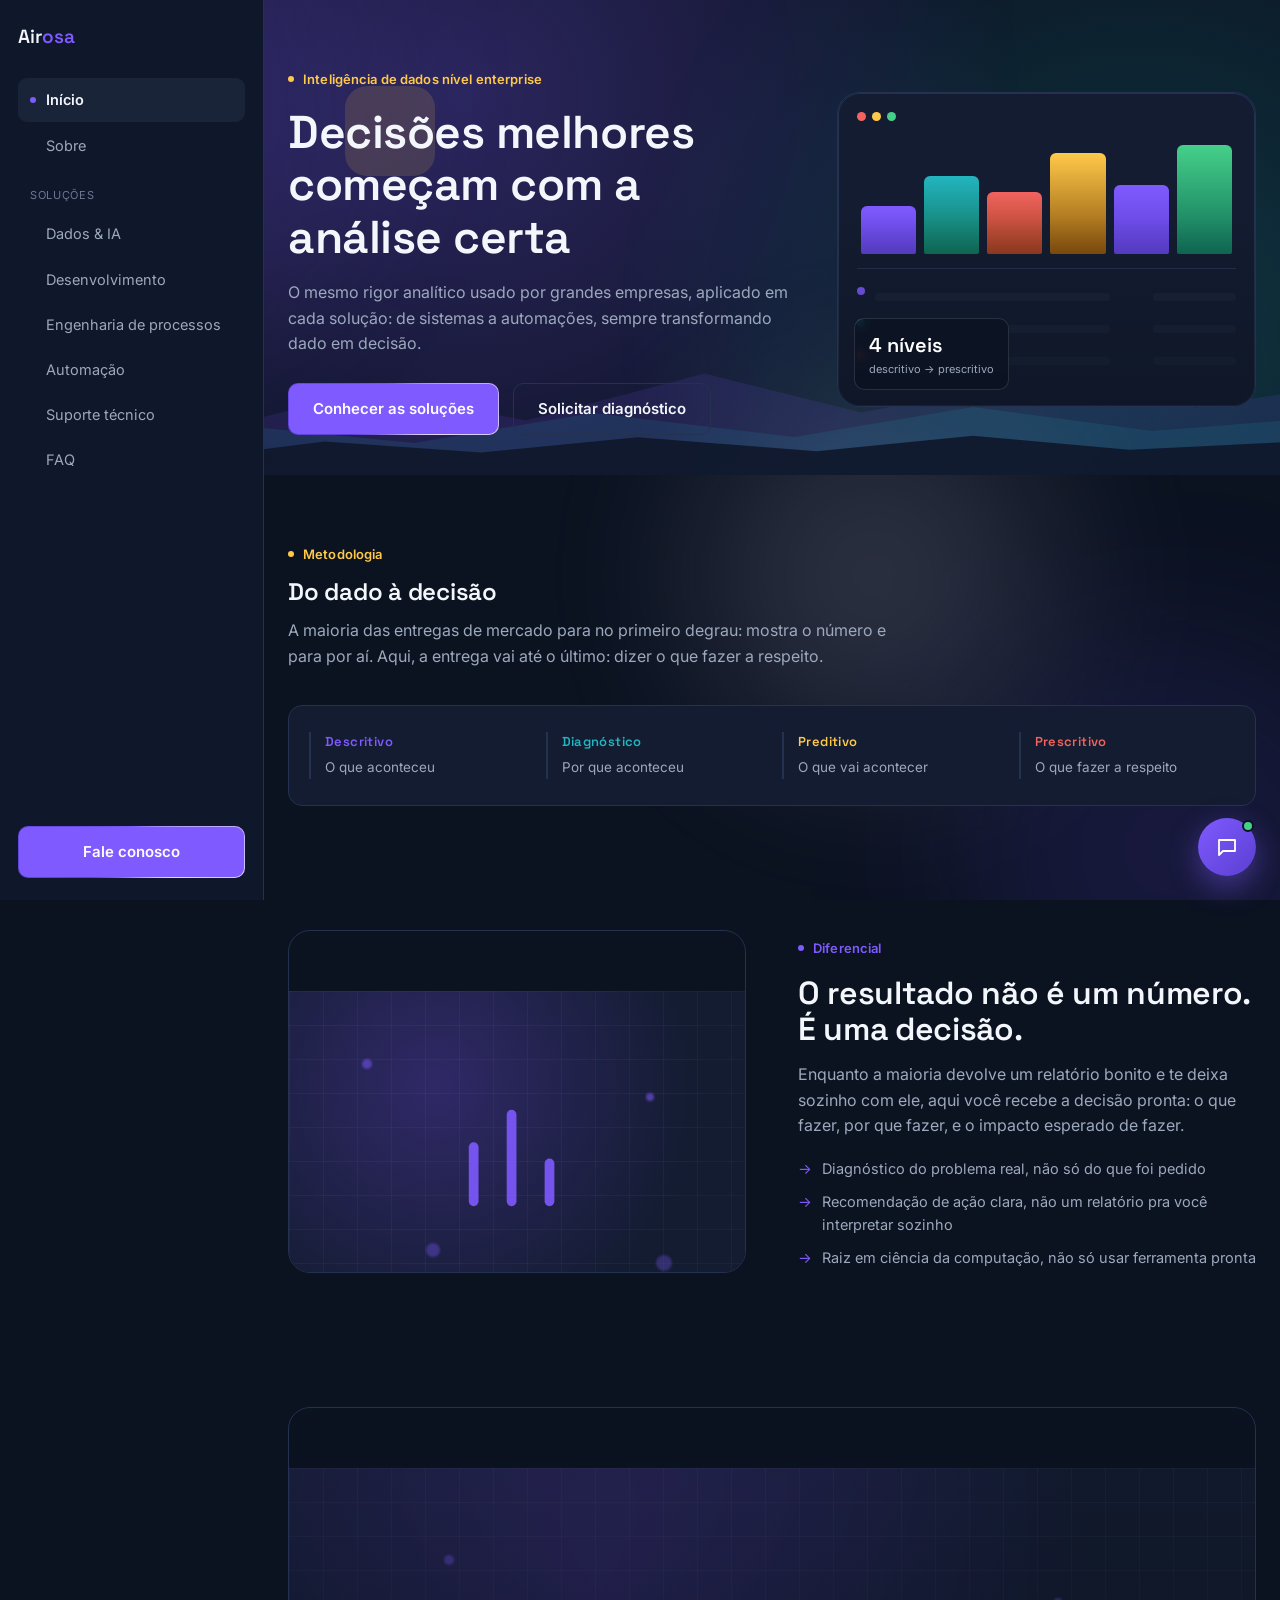
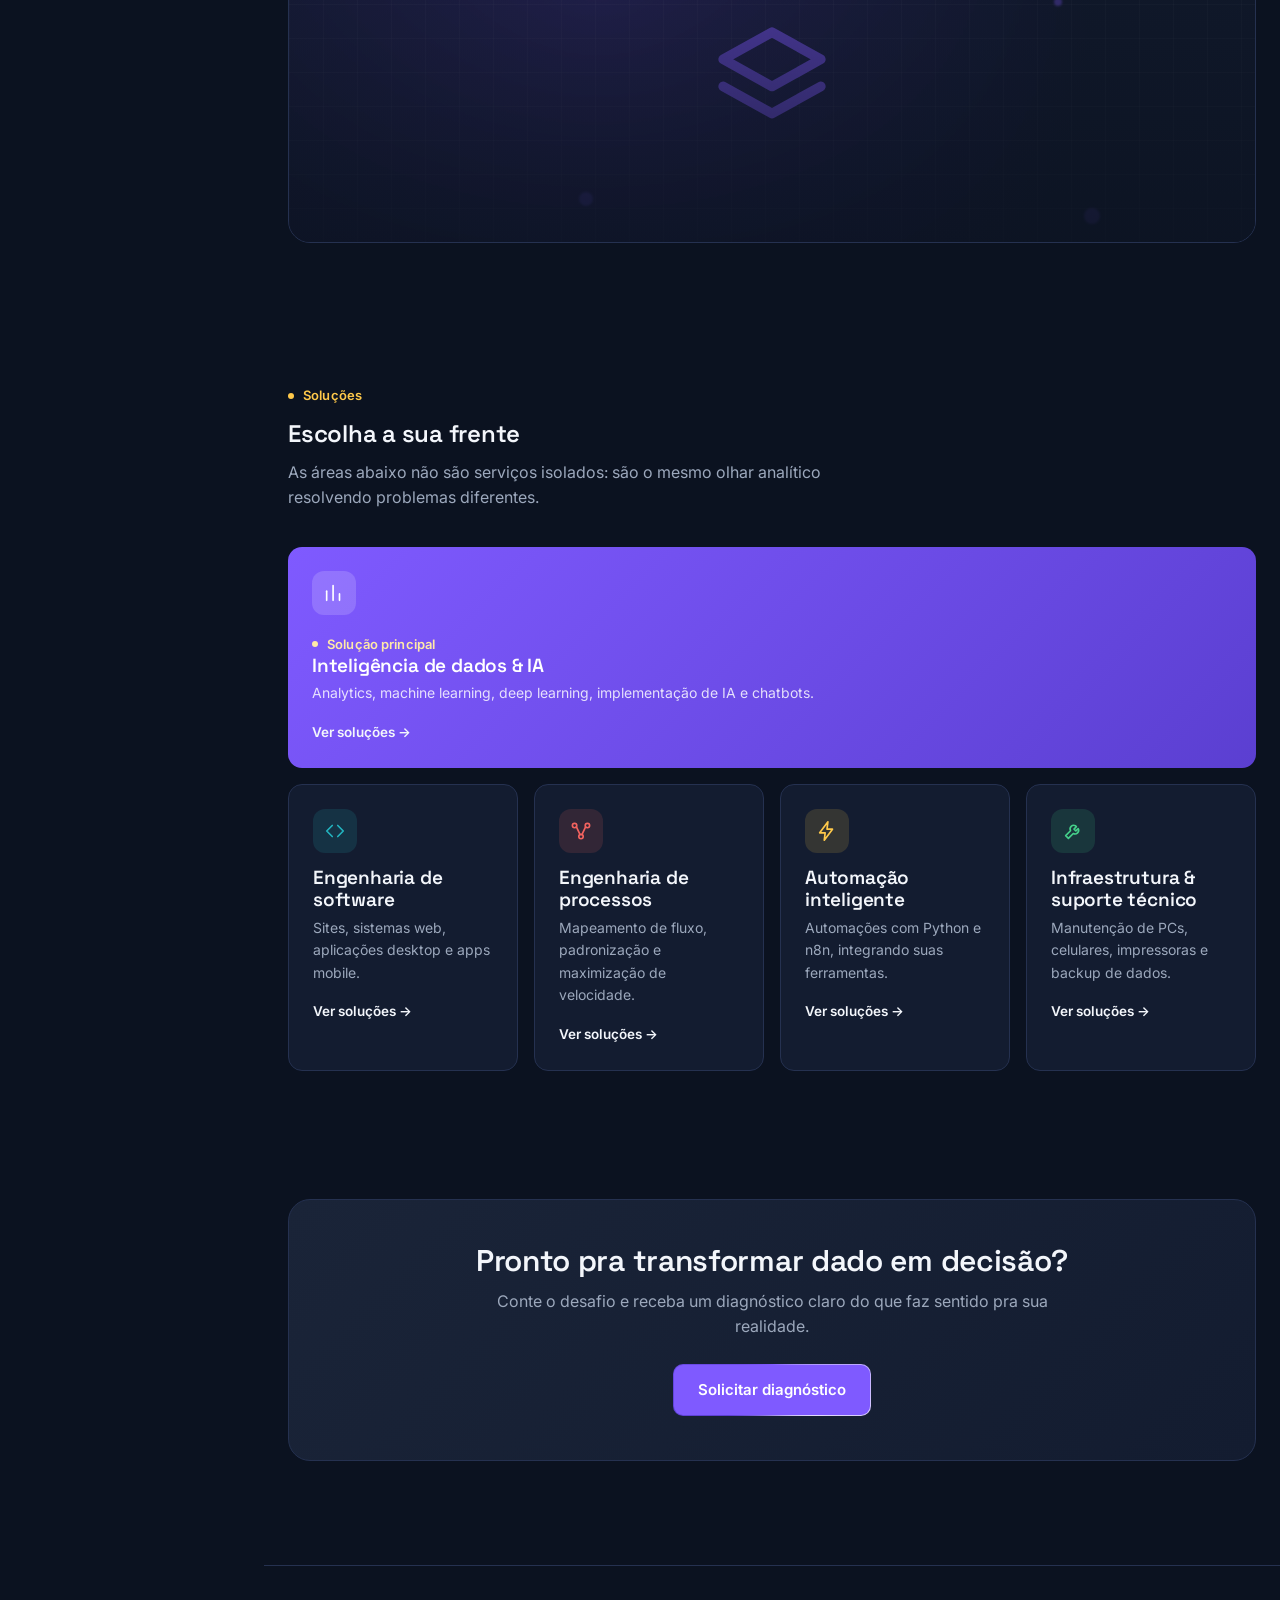
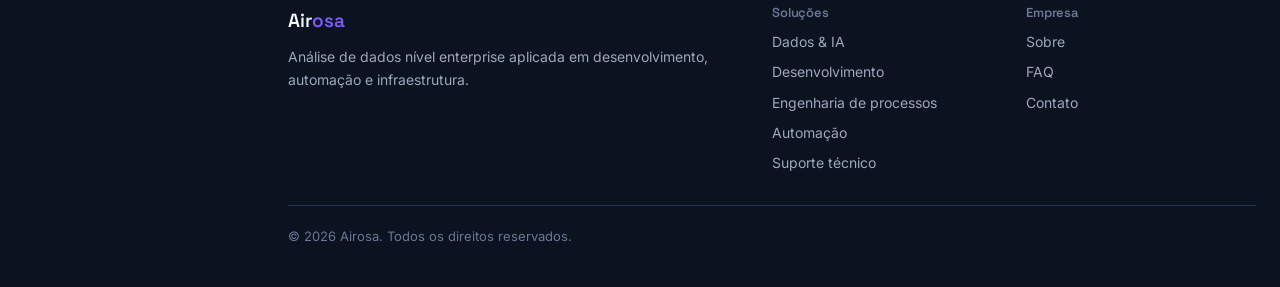
==== index.html @ 80a7f2a7 "Primeiro commit do site Airosa" ====
<!DOCTYPE html>
<html lang="pt-BR">
<head>
<meta charset="UTF-8">
<meta name="viewport" content="width=device-width, initial-scale=1.0">
<title>Início — Análise de dados, IA e desenvolvimento sob medida</title>
<meta name="description" content="Análise de dados nível enterprise aplicada em desenvolvimento, automação, engenharia de processos e suporte técnico.">
<link rel="preconnect" href="https://fonts.googleapis.com">
<link href="https://fonts.googleapis.com/css2?family=Space+Grotesk:wght@500;600;700&family=Inter:wght@400;500;600&display=swap" rel="stylesheet">
<link rel="stylesheet" href="css/style.css">
</head>
<body>
<div class="scroll-progress" aria-hidden="true"><div class="scroll-progress-bar"></div></div>
<div class="bg-ambient" aria-hidden="true">
  <span class="a1"></span>
  <span class="a2"></span>
  <span class="a3"></span>
</div>
<button class="menu-toggle" aria-label="Abrir menu"><span class="hamburger"><span></span><span></span><span></span></span></button>
<aside class="sidebar">
  <div class="sidebar-top">
    <a href="index.html" class="logo">Air<span>osa</span></a>
    <button class="sidebar-close" aria-label="Fechar menu">×</button>
  </div>
  <nav class="side-nav">
    <a href="index.html" class="side-link active"><span class="side-dot"></span>Início</a>
      <a href="sobre.html" class="side-link"><span class="side-dot"></span>Sobre</a>
    <div class="side-group-label">Soluções</div>
    <a href="servicos/dados-ia.html" class="side-link"><span class="side-dot"></span>Dados & IA</a>
      <a href="servicos/desenvolvimento.html" class="side-link"><span class="side-dot"></span>Desenvolvimento</a>
      <a href="servicos/processos.html" class="side-link"><span class="side-dot"></span>Engenharia de processos</a>
      <a href="servicos/automacao.html" class="side-link"><span class="side-dot"></span>Automação</a>
      <a href="servicos/suporte.html" class="side-link"><span class="side-dot"></span>Suporte técnico</a>
    <a href="faq.html" class="side-link"><span class="side-dot"></span>FAQ</a>
  </nav>
  <a href="contato.html" class="btn btn-primary sidebar-cta">Fale conosco</a>
</aside>
<div class="sidebar-overlay"></div>
<main class="main-content">

<section class="hero-v2">
  <div class="hero-layer l1"></div>
  <div class="hero-layer l2"></div>
  <div class="hero-layer l3"></div>
  <div class="hero-layer l4"></div>
  <div class="mountain-layer m1"></div>
  <div class="mountain-layer m2"></div>
  <div class="mountain-layer m3"></div>
  <div class="container">
    <div>
      <span class="eyebrow hero-enter">Inteligência de dados nível enterprise</span>
      <h1 class="hero-enter">Decisões melhores começam com a análise certa</h1>
      <p class="lead hero-enter">O mesmo rigor analítico usado por grandes empresas, aplicado em cada solução: de sistemas a automações, sempre transformando dado em decisão.</p>
      <div class="hero-actions hero-enter">
        <a href="servicos/dados-ia.html" class="btn btn-primary">Conhecer as soluções</a>
        <a href="contato.html" class="btn btn-ghost">Solicitar diagnóstico</a>
      </div>
    </div>
    <div class="hero-media hero-enter">
      <div class="mock-dashboard" role="img" aria-label="Painel de análise de dados, ilustrativo">
        <div class="mock-topbar"><span></span><span></span><span></span></div>
        <div class="mock-chart">
          <div class="bar" style="height:42%"></div>
          <div class="bar" style="height:68%"></div>
          <div class="bar" style="height:54%"></div>
          <div class="bar" style="height:88%"></div>
          <div class="bar" style="height:60%"></div>
          <div class="bar" style="height:95%"></div>
        </div>
        <div class="mock-rows">
          <div class="mock-row"><span class="dot purple"></span><span class="bar1"></span><span class="bar2"></span></div>
          <div class="mock-row"><span class="dot teal"></span><span class="bar1"></span><span class="bar2"></span></div>
          <div class="mock-row"><span class="dot coral"></span><span class="bar1"></span><span class="bar2"></span></div>
        </div>
      </div>
      <div class="stat-chip"><div class="n">4 níveis</div><div class="l">descritivo → prescritivo</div></div>
    </div>
  </div>
</section>

<section>
  <div class="container">
    <div class="section-head reveal">
      <span class="eyebrow">Metodologia</span>
      <h2>Do dado à decisão</h2>
      <p>A maioria das entregas de mercado para no primeiro degrau: mostra o número e para por aí. Aqui, a entrega vai até o último: dizer o que fazer a respeito.</p>
    </div>
    <div class="method-strip reveal">
      <div class="method-step m1"><div class="num">Descritivo</div><p>O que aconteceu</p></div>
      <div class="method-step m2"><div class="num">Diagnóstico</div><p>Por que aconteceu</p></div>
      <div class="method-step m3"><div class="num">Preditivo</div><p>O que vai acontecer</p></div>
      <div class="method-step m4"><div class="num">Prescritivo</div><p>O que fazer a respeito</p></div>
    </div>
  </div>
</section>

<section class="split-section">
  <div class="container">
    <div class="split-grid">
      <div class="split-media reveal"><div class="visual-panel purple" role="img" aria-label="O resultado não é um número. É uma decisão.">
        <div class="vp-icon"><svg viewBox="0 0 24 24" fill="none" stroke="currentColor" stroke-width="1.8" stroke-linecap="round" stroke-linejoin="round"><path d="M4 20V10"/><path d="M11 20V4"/><path d="M18 20v-7"/></svg></div>
        <span class="vp-dot d1"></span>
        <span class="vp-dot d2"></span>
        <span class="vp-dot d3"></span>
        <span class="vp-dot d4"></span>
      </div></div>
      <div class="split-text reveal">
        <span class="eyebrow c-purple">Diferencial</span>
        <h2>O resultado não é um número. É uma decisão.</h2>
        <p>Enquanto a maioria devolve um relatório bonito e te deixa sozinho com ele, aqui você recebe a decisão pronta: o que fazer, por que fazer, e o impacto esperado de fazer.</p>
        <ul class="">
        <li>Diagnóstico do problema real, não só do que foi pedido</li>
        <li>Recomendação de ação clara, não um relatório pra você interpretar sozinho</li>
        <li>Raiz em ciência da computação, não só usar ferramenta pronta</li>
        </ul>
      </div>
    </div>
  </div>
</section>

<section>
  <div class="container">
    <div class="parallax-banner reveal">
      <div class="visual-panel purple" role="img" aria-label="O mesmo olhar analítico resolvendo problemas diferentes">
        <div class="vp-icon"><svg viewBox="0 0 24 24" fill="none" stroke="currentColor" stroke-width="1.8" stroke-linecap="round" stroke-linejoin="round"><path d="M12 3 3 8l9 5 9-5-9-5z"/><path d="M3 13l9 5 9-5"/></svg></div>
        <span class="vp-dot d1"></span>
        <span class="vp-dot d2"></span>
        <span class="vp-dot d3"></span>
        <span class="vp-dot d4"></span>
      </div>
      <div class="parallax-banner-content">
        <span class="eyebrow c-purple">Um raciocínio, cinco frentes</span>
        <h2>O mesmo olhar analítico resolvendo problemas diferentes</h2>
        <p>Dados, desenvolvimento, processos, automação e infraestrutura passam todos pelo mesmo método: medir, diagnosticar, prever e decidir.</p>
      </div>
    </div>
  </div>
</section>

<section>
  <div class="container">
    <div class="section-head reveal">
      <span class="eyebrow">Soluções</span>
      <h2>Escolha a sua frente</h2>
      <p>As áreas abaixo não são serviços isolados: são o mesmo olhar analítico resolvendo problemas diferentes.</p>
    </div>
    <div class="cat-grid">
      <a href="servicos/dados-ia.html" class="cat-card featured reveal">
        <div class="icon-badge white"><svg viewBox="0 0 24 24" fill="none" stroke="currentColor" stroke-width="1.8" stroke-linecap="round" stroke-linejoin="round"><path d="M4 20V10"/><path d="M11 20V4"/><path d="M18 20v-7"/></svg></div>
        <span class="eyebrow">Solução principal</span>
        <h3>Inteligência de dados &amp; IA</h3>
        <p>Analytics, machine learning, deep learning, implementação de IA e chatbots.</p>
        <span class="cat-link">Ver soluções →</span>
      </a>
      <a href="servicos/desenvolvimento.html" class="cat-card reveal">
        <div class="icon-badge teal"><svg viewBox="0 0 24 24" fill="none" stroke="currentColor" stroke-width="1.8" stroke-linecap="round" stroke-linejoin="round"><path d="M9 6L3 12l6 6"/><path d="M15 6l6 6-6 6"/></svg></div>
        <h3>Engenharia de software</h3>
        <p>Sites, sistemas web, aplicações desktop e apps mobile.</p>
        <span class="cat-link">Ver soluções →</span>
      </a>
      <a href="servicos/processos.html" class="cat-card reveal">
        <div class="icon-badge coral"><svg viewBox="0 0 24 24" fill="none" stroke="currentColor" stroke-width="1.8" stroke-linecap="round" stroke-linejoin="round"><circle cx="5" cy="6" r="2.4"/><circle cx="19" cy="6" r="2.4"/><circle cx="12" cy="18" r="2.4"/><path d="M7 7.5L11 16"/><path d="M17 7.5L13 16"/></svg></div>
        <h3>Engenharia de processos</h3>
        <p>Mapeamento de fluxo, padronização e maximização de velocidade.</p>
        <span class="cat-link">Ver soluções →</span>
      </a>
      <a href="servicos/automacao.html" class="cat-card reveal">
        <div class="icon-badge amber"><svg viewBox="0 0 24 24" fill="none" stroke="currentColor" stroke-width="1.8" stroke-linecap="round" stroke-linejoin="round"><path d="M13 2 4 14h6l-1 8 9-12h-6l1-8z"/></svg></div>
        <h3>Automação inteligente</h3>
        <p>Automações com Python e n8n, integrando suas ferramentas.</p>
        <span class="cat-link">Ver soluções →</span>
      </a>
      <a href="servicos/suporte.html" class="cat-card reveal">
        <div class="icon-badge green"><svg viewBox="0 0 24 24" fill="none" stroke="currentColor" stroke-width="1.8" stroke-linecap="round" stroke-linejoin="round"><path d="M14.7 6.3a4 4 0 0 0-5.4 5.4L4 17l3 3 5.3-5.3a4 4 0 0 0 5.4-5.4l-2.6 2.6-2-2 2.6-2.6z"/></svg></div>
        <h3>Infraestrutura &amp; suporte técnico</h3>
        <p>Manutenção de PCs, celulares, impressoras e backup de dados.</p>
        <span class="cat-link">Ver soluções →</span>
      </a>
    </div>
  </div>
</section>

<section>
  <div class="container">
    <div class="cta-banner reveal">
      <h2>Pronto pra transformar dado em decisão?</h2>
      <p>Conte o desafio e receba um diagnóstico claro do que faz sentido pra sua realidade.</p>
      <a href="contato.html" class="btn btn-primary">Solicitar diagnóstico</a>
    </div>
  </div>
</section>

</main>
<div class="chat-widget" id="chatWidget">
  <button class="chat-toggle" id="chatToggle" aria-label="Abrir chat de suporte">
    <svg class="chat-icon-open" viewBox="0 0 24 24" fill="none" stroke="currentColor" stroke-width="1.8" stroke-linecap="round" stroke-linejoin="round"><path d="M4 5h16v11H8l-4 4V5z"/></svg>
    <svg class="chat-icon-close" viewBox="0 0 24 24" fill="none" stroke="currentColor" stroke-width="1.8" stroke-linecap="round" stroke-linejoin="round"><path d="M18 6L6 18M6 6l12 12"/></svg>
    <span class="chat-toggle-dot"></span>
  </button>
  <div class="chat-panel" id="chatPanel">
    <div class="chat-header">
      <div class="chat-header-info">
        <div class="chat-avatar">A</div>
        <div>
          <div class="chat-title">Assistente Airosa</div>
          <div class="chat-status"><span class="chat-status-dot"></span>Online</div>
        </div>
      </div>
    </div>
    <div class="chat-messages" id="chatMessages">
      <div class="chat-msg bot">Oi! Posso ajudar a entender qual serviço faz mais sentido pro seu caso. O que você precisa?</div>
    </div>
    <form class="chat-input-row" id="chatForm">
      <input type="text" id="chatInput" placeholder="Digite sua pergunta..." autocomplete="off">
      <button type="submit" class="chat-send" aria-label="Enviar mensagem">
        <svg viewBox="0 0 24 24" fill="none" stroke="currentColor" stroke-width="2" stroke-linecap="round" stroke-linejoin="round"><path d="M22 2 11 13"/><path d="M22 2 15 22l-4-9-9-4 20-7z"/></svg>
      </button>
    </form>
  </div>
</div>
<footer class="site-footer">
  <div class="container">
    <div class="footer-grid">
      <div>
        <a href="index.html" class="logo">Air<span>osa</span></a>
        <p style="margin-top:10px; font-size:14px;">Análise de dados nível enterprise aplicada em desenvolvimento, automação e infraestrutura.</p>
      </div>
      <div>
        <h4>Soluções</h4>
        <div class="footer-links">
          <a href="servicos/dados-ia.html">Dados &amp; IA</a>
          <a href="servicos/desenvolvimento.html">Desenvolvimento</a>
          <a href="servicos/processos.html">Engenharia de processos</a>
          <a href="servicos/automacao.html">Automação</a>
          <a href="servicos/suporte.html">Suporte técnico</a>
        </div>
      </div>
      <div>
        <h4>Empresa</h4>
        <div class="footer-links">
          <a href="sobre.html">Sobre</a>
          <a href="faq.html">FAQ</a>
          <a href="contato.html">Contato</a>
        </div>
      </div>
    </div>
    <div class="footer-bottom">© 2026 Airosa. Todos os direitos reservados.</div>
  </div>
</footer>
<script src="js/main.js"></script>
<script src="js/chat-widget.js"></script>
</body>
</html>
---- css/style.css ----
/* ===== Design tokens ===== */
:root {
  --bg: #0B1220;
  --bg-soft: #0F172A;
  --surface: #131C30;
  --surface-2: #1A2438;
  --border: #253150;

  --text: #F3F6FB;
  --text-dim: #9CA8BC;
  --text-faint: #6C7793;

  --brand: #7F5AFF;
  --brand-dim: #5B3FD1;
  --teal: #23B5C0;
  --coral: #F2635F;
  --amber: #FFC94A;
  --green: #45D08A;

  --radius-sm: 8px;
  --radius: 14px;
  --radius-lg: 22px;

  --maxw: 1160px;

  --font-head: "Space Grotesk", sans-serif;
  --font-body: "Inter", sans-serif;
}

* { box-sizing: border-box; }
html { scroll-behavior: smooth; }

/* Foco visível pra quem navega pelo teclado (Tab) — sem isso, é
   impossível saber em qual elemento você está. Só aparece com
   :focus-visible, então o mouse continua "limpo" sem contorno. */
:focus-visible {
  outline: 2px solid var(--brand);
  outline-offset: 3px;
  border-radius: 4px;
}

/* ===== Widget de chat ===== */
.chat-widget {
  position: fixed;
  bottom: 24px; right: 24px;
  z-index: 500;
}

.chat-toggle {
  position: relative;
  width: 58px; height: 58px;
  border-radius: 50%;
  background: linear-gradient(135deg, var(--brand), var(--brand-dim));
  border: none;
  color: #fff;
  display: flex; align-items: center; justify-content: center;
  cursor: pointer;
  box-shadow: 0 10px 30px rgba(127,90,255,0.45);
  transition: transform 0.25s cubic-bezier(0.16,1,0.3,1);
}
.chat-toggle:hover { transform: scale(1.06); }
.chat-toggle svg { width: 24px; height: 24px; position: absolute; transition: opacity 0.2s ease, transform 0.2s ease; }
.chat-icon-close { opacity: 0; transform: rotate(-45deg) scale(0.6); }
.chat-icon-open { opacity: 1; transform: rotate(0) scale(1); }
.chat-widget.open .chat-icon-open { opacity: 0; transform: rotate(45deg) scale(0.6); }
.chat-widget.open .chat-icon-close { opacity: 1; transform: rotate(0) scale(1); }

.chat-toggle-dot {
  position: absolute;
  top: 2px; right: 2px;
  width: 12px; height: 12px;
  border-radius: 50%;
  background: var(--green);
  border: 2px solid var(--bg);
}
.chat-widget.open .chat-toggle-dot { display: none; }

.chat-panel {
  position: absolute;
  bottom: 72px; right: 0;
  width: min(340px, calc(100vw - 48px));
  height: 460px;
  max-height: calc(100vh - 120px);
  background: var(--bg-soft);
  border: 1px solid var(--border);
  border-radius: var(--radius-lg);
  box-shadow: 0 24px 60px rgba(0,0,0,0.5);
  display: flex;
  flex-direction: column;
  overflow: hidden;
  opacity: 0;
  transform: translateY(16px) scale(0.96);
  pointer-events: none;
  transform-origin: bottom right;
  transition: opacity 0.25s cubic-bezier(0.16,1,0.3,1), transform 0.25s cubic-bezier(0.16,1,0.3,1);
}
.chat-widget.open .chat-panel {
  opacity: 1;
  transform: translateY(0) scale(1);
  pointer-events: auto;
}

.chat-header {
  padding: 16px 18px;
  border-bottom: 1px solid var(--border);
  background: var(--surface);
}
.chat-header-info { display: flex; align-items: center; gap: 10px; }
.chat-avatar {
  width: 34px; height: 34px;
  border-radius: 50%;
  background: linear-gradient(135deg, var(--brand), var(--brand-dim));
  color: #fff;
  display: flex; align-items: center; justify-content: center;
  font-family: var(--font-head);
  font-weight: 600;
  font-size: 14px;
  flex-shrink: 0;
}
.chat-title { font-size: 14px; font-weight: 600; color: var(--text); }
.chat-status { display: flex; align-items: center; gap: 6px; font-size: 12px; color: var(--text-faint); }
.chat-status-dot { width: 6px; height: 6px; border-radius: 50%; background: var(--green); }

.chat-messages {
  flex: 1;
  overflow-y: auto;
  padding: 16px 18px;
  display: flex;
  flex-direction: column;
  gap: 10px;
}
.chat-msg {
  max-width: 82%;
  padding: 10px 13px;
  border-radius: 14px;
  font-size: 13.5px;
  line-height: 1.5;
  animation: chatMsgIn 0.3s cubic-bezier(0.16,1,0.3,1);
}
@keyframes chatMsgIn {
  from { opacity: 0; transform: translateY(6px); }
  to   { opacity: 1; transform: translateY(0); }
}
.chat-msg.bot {
  align-self: flex-start;
  background: var(--surface);
  border: 1px solid var(--border);
  color: var(--text-dim);
  border-bottom-left-radius: 4px;
}
.chat-msg.user {
  align-self: flex-end;
  background: var(--brand);
  color: #fff;
  border-bottom-right-radius: 4px;
}

.chat-msg.typing { display: flex; gap: 4px; padding: 13px; align-items: center; }
.chat-msg.typing span {
  width: 6px; height: 6px;
  border-radius: 50%;
  background: var(--text-faint);
  animation: typingBounce 1.1s ease-in-out infinite;
}
.chat-msg.typing span:nth-child(2) { animation-delay: 0.15s; }
.chat-msg.typing span:nth-child(3) { animation-delay: 0.3s; }
@keyframes typingBounce {
  0%, 60%, 100% { transform: translateY(0); opacity: 0.5; }
  30%           { transform: translateY(-4px); opacity: 1; }
}

.chat-input-row {
  display: flex;
  gap: 8px;
  padding: 12px;
  border-top: 1px solid var(--border);
  background: var(--surface);
}
.chat-input-row input {
  flex: 1;
  background: var(--bg-soft);
  border: 1px solid var(--border);
  border-radius: 20px;
  padding: 9px 14px;
  color: var(--text);
  font-size: 13.5px;
  font-family: var(--font-body);
}
.chat-input-row input:focus { outline: none; border-color: var(--brand); }
.chat-send {
  width: 36px; height: 36px;
  border-radius: 50%;
  background: var(--brand);
  border: none;
  color: #fff;
  display: flex; align-items: center; justify-content: center;
  cursor: pointer;
  flex-shrink: 0;
  transition: transform 0.2s cubic-bezier(0.16,1,0.3,1);
}
.chat-send:hover { transform: scale(1.08); }
.chat-send svg { width: 15px; height: 15px; }

@media (max-width: 480px) {
  .chat-widget { bottom: 16px; right: 16px; }
  .chat-panel { width: calc(100vw - 32px); }
}
@media (prefers-reduced-motion: reduce) {
  .chat-msg.typing span { animation: none; opacity: 0.7; }
}

.btn.sending { opacity: 0.75; cursor: default; animation: sendPulse 1s ease-in-out infinite; }
@keyframes sendPulse {
  0%, 100% { opacity: 0.75; }
  50%      { opacity: 0.95; }
}
.form-note {
  display: flex;
  align-items: center;
  gap: 9px;
  font-size: 13px;
  color: var(--text-dim);
  margin-top: 12px;
  opacity: 0;
  transform: translateY(6px);
  transition: opacity 0.4s ease, transform 0.4s ease;
}
.form-note.show { opacity: 1; transform: translateY(0); }
.form-note .note-icon {
  width: 17px; height: 17px;
  color: var(--amber);
  flex-shrink: 0;
  animation: notePop 0.5s ease-out;
}
.form-note.success .note-icon { color: var(--green); }
.form-note.error .note-icon { color: var(--coral); }
.form-note.success { color: var(--green); }
.form-note.error { color: var(--coral); }
@keyframes notePop {
  0%   { transform: scale(0.6); opacity: 0; }
  100% { transform: scale(1); opacity: 1; }
}
@media (prefers-reduced-motion: reduce) {
  .btn.sending { animation: none; }
  .form-note .note-icon { animation: none; }
}

/* ===== Barra de progresso de leitura ===== */
.scroll-progress {
  position: fixed;
  top: 0; left: 0; right: 0;
  height: 3px;
  z-index: 400;
  pointer-events: none;
}
.scroll-progress-bar {
  height: 100%;
  width: 0%;
  background: linear-gradient(90deg, var(--brand), var(--brand-dim));
}

/* ===== Selos de ferramentas/tecnologias =====
   Linha simples (flex-wrap, centralizada) — o navegador cuida do
   espaçamento sozinho, sem risco de sobreposição. Ícone real +
   flutuação leve contínua depois que aparece na tela. */
.skill-badges {
  display: flex;
  flex-wrap: wrap;
  justify-content: center;
  gap: 12px 14px;
  margin-top: 22px;
}
.skill-badge {
  display: inline-flex;
  align-items: center;
  gap: 7px;
  padding: 8px 16px;
  border-radius: 20px;
  background: var(--surface);
  border: 1px solid var(--border);
  font-size: 13.5px;
  font-weight: 600;
  color: var(--text-dim);
  opacity: 0;
  transform: translateY(6px);
  filter: blur(3px);
  transition: opacity 0.6s ease, transform 0.6s ease, filter 0.6s ease, border-color 0.25s ease, color 0.25s ease;
}
.skill-icon {
  width: 15px; height: 15px;
  flex-shrink: 0;
  filter: brightness(0) invert(1);
  opacity: 0.75;
}
.skill-icon svg { width: 100%; height: 100%; display: block; }
.skill-badge:hover { border-color: var(--brand); color: var(--text); }
.skill-badge:hover .skill-icon { opacity: 1; }

.skill-badges.in .skill-badge {
  opacity: 1;
  transform: translateY(0);
  filter: blur(0);
  animation: floatBadge 4.2s ease-in-out infinite;
}
.skill-badges.in .skill-badge:nth-child(1)  { transition-delay: 0.00s; }
.skill-badges.in .skill-badge:nth-child(2)  { transition-delay: 0.04s; }
.skill-badges.in .skill-badge:nth-child(3)  { transition-delay: 0.08s; }
.skill-badges.in .skill-badge:nth-child(4)  { transition-delay: 0.12s; }
.skill-badges.in .skill-badge:nth-child(5)  { transition-delay: 0.16s; }
.skill-badges.in .skill-badge:nth-child(6)  { transition-delay: 0.20s; }
.skill-badges.in .skill-badge:nth-child(7)  { transition-delay: 0.24s; }
.skill-badges.in .skill-badge:nth-child(8)  { transition-delay: 0.28s; }
.skill-badges.in .skill-badge:nth-child(9)  { transition-delay: 0.32s; }
.skill-badges.in .skill-badge:nth-child(10) { transition-delay: 0.36s; }
.skill-badges.in .skill-badge:nth-child(11) { transition-delay: 0.40s; }
.skill-badges.in .skill-badge:nth-child(12) { transition-delay: 0.44s; }

/* Flutuação contínua depois de aparecer — duração e atraso variam
   por selo pra não ficarem todos sincronizados. */
.skill-badges.in .skill-badge:nth-child(2n) { animation-duration: 4.8s; animation-delay: -1.4s; }
.skill-badges.in .skill-badge:nth-child(3n) { animation-duration: 3.7s; animation-delay: -0.6s; }
.skill-badges.in .skill-badge:nth-child(5n) { animation-duration: 5.3s; animation-delay: -2.5s; }
@keyframes floatBadge {
  0%, 100% { transform: translateY(0); }
  50%      { transform: translateY(-5px); }
}
@media (prefers-reduced-motion: reduce) {
  .skill-badge { opacity: 1; transform: none; filter: none; transition: none; }
  .skill-badges.in .skill-badge { animation: none; }
}

/* ===== Linha do tempo animada (seção Experiência) ===== */
.timeline-list {
  position: relative;
  list-style: none;
  padding: 0;
  margin: 20px 0 0;
  display: flex;
  flex-direction: column;
  gap: 22px;
}
.timeline-list li {
  position: relative;
  padding-left: 28px;
  font-size: 14.5px;
  color: var(--text-dim);
}
.timeline-list li::before {
  content: "";
  position: absolute;
  left: 0; top: 4px;
  width: 10px; height: 10px;
  border-radius: 50%;
  background: var(--surface);
  border: 2px solid var(--brand);
  z-index: 2;
}
.timeline-list::before {
  content: "";
  position: absolute;
  left: 4px; top: 8px; bottom: 8px;
  width: 2px;
  background: var(--border);
}
.timeline-list::after {
  content: "";
  position: absolute;
  left: 4px; top: 8px; bottom: 8px;
  width: 2px;
  background: var(--brand);
  transform: scaleY(0);
  transform-origin: top;
  transition: transform 1.2s cubic-bezier(0.16,1,0.3,1);
}
.timeline-list.in::after { transform: scaleY(1); }
@media (prefers-reduced-motion: reduce) {
  .timeline-list::after { transform: scaleY(1); transition: none; }
}
/* ===== Fundo animado contínuo (atrás de tudo, em toda página) ===== */
.bg-ambient {
  position: fixed;
  inset: 0;
  z-index: -1;
  overflow: hidden;
  pointer-events: none;
}
.bg-ambient span {
  position: absolute;
  border-radius: 50%;
  filter: blur(90px);
  opacity: 0.16;
}
.bg-ambient .a1 {
  width: 480px; height: 480px;
  background: var(--brand);
  top: -140px; left: -120px;
  animation: ambientA 24s ease-in-out infinite;
}
.bg-ambient .a2 {
  width: 420px; height: 420px;
  background: var(--brand-dim);
  bottom: -160px; right: -100px;
  animation: ambientB 28s ease-in-out infinite;
}
.bg-ambient .a3 {
  width: 340px; height: 340px;
  background: #E4DBFF;
  top: 45%; left: 55%;
  animation: ambientC 32s ease-in-out infinite;
}
@keyframes ambientA {
  0%, 100% { transform: translate(0, 0); }
  50%      { transform: translate(90px, 60px); }
}
@keyframes ambientB {
  0%, 100% { transform: translate(0, 0); }
  50%      { transform: translate(-80px, -50px); }
}
@keyframes ambientC {
  0%, 100% { transform: translate(0, 0) scale(1); }
  50%      { transform: translate(-60px, 40px) scale(1.15); }
}
@media (prefers-reduced-motion: reduce) {
  .bg-ambient span { animation: none; }
}

body {
  margin: 0;
  background: var(--bg);
  color: var(--text);
  font-family: var(--font-body);
  font-size: 16px;
  line-height: 1.6;
  -webkit-font-smoothing: antialiased;
}

img { max-width: 100%; display: block; }
a { color: inherit; text-decoration: none; }

h1, h2, h3, h4 {
  font-family: var(--font-head);
  font-weight: 600;
  line-height: 1.15;
  margin: 0 0 0.5em;
  letter-spacing: -0.01em;
}

p { margin: 0 0 1em; color: var(--text-dim); max-width: 62ch; }

.container {
  max-width: var(--maxw);
  margin: 0 auto;
  padding: 0 24px;
}

.eyebrow {
  display: inline-flex;
  align-items: center;
  gap: 9px;
  font-size: 13px;
  font-weight: 600;
  letter-spacing: 0.01em;
  color: var(--amber);
}
.eyebrow::before {
  content: "";
  width: 6px; height: 6px;
  border-radius: 50%;
  background: currentColor;
  flex-shrink: 0;
}
/* Variantes por categoria — pra o selo sempre casar com a cor do
   ícone/tema da página, em vez de ficar sempre amarelo em tudo. */
.eyebrow.c-purple { color: var(--brand); }
.eyebrow.c-teal    { color: var(--teal); }
.eyebrow.c-coral   { color: var(--coral); }
.eyebrow.c-amber   { color: var(--amber); }
.eyebrow.c-green   { color: var(--green); }

.btn {
  display: inline-flex;
  align-items: center;
  gap: 8px;
  padding: 13px 24px;
  border-radius: 10px;
  font-family: var(--font-body);
  font-weight: 600;
  font-size: 15px;
  cursor: pointer;
  border: 1px solid transparent;
}

/* Ângulo animável registrado como propriedade CSS — é isso que
   permite girar o conic-gradient da borda com @keyframes, sem JS
   e sem precisar de nada "vazando" pra fora do botão. */
@property --angle {
  syntax: '<angle>';
  initial-value: 0deg;
  inherits: false;
}

.btn-primary {
  --angle: 0deg;
  color: #fff;
  border: 1.5px solid transparent;
  /* Duas camadas de fundo: a de dentro (padding-box) é a cor sólida
     do botão; a de fora (border-box) é o gradiente giratório — só a
     faixa da borda em si mostra o gradiente, o miolo fica opaco.
     Paleta só em tons de roxo e branco, pra não misturar cor
     nenhuma que destoe da identidade do botão. */
  background-image:
    linear-gradient(var(--brand), var(--brand)),
    conic-gradient(from var(--angle), var(--brand), #E4DBFF, var(--brand-dim), var(--brand));
  background-origin: border-box;
  background-clip: padding-box, border-box;
  animation: spinBorder 9s linear infinite;
}
.btn-primary:hover {
  background-image:
    linear-gradient(#8f6dff, #8f6dff),
    conic-gradient(from var(--angle), var(--brand), #E4DBFF, var(--brand-dim), var(--brand));
}
@keyframes spinBorder {
  to { --angle: 360deg; }
}
@media (prefers-reduced-motion: reduce) {
  .btn-primary { animation: none; }
}

.btn-ghost {
  background: transparent;
  border-color: var(--border);
  color: var(--text);
}
.btn-ghost:hover { background: var(--surface); border-color: var(--text-faint); }

/* ===== Header ===== */
.site-header {
  position: sticky;
  top: 0;
  z-index: 100;
  background: rgba(11, 18, 32, 0.85);
  backdrop-filter: blur(10px);
  border-bottom: 1px solid var(--border);
}

.site-header .container {
  display: flex;
  align-items: center;
  justify-content: space-between;
  height: 72px;
}

.logo {
  font-family: var(--font-head);
  font-size: 19px;
  font-weight: 600;
  color: var(--text);
}
.logo span { color: var(--brand); }

.nav-links {
  display: flex;
  align-items: center;
  gap: 30px;
}
.nav-links a {
  font-size: 14.5px;
  color: var(--text-dim);
  transition: color 0.15s ease;
}
.nav-links a:hover { color: var(--text); }

.nav-cta { display: none; }
@media (min-width: 860px) { .nav-cta { display: inline-flex; } }

.menu-toggle {
  display: flex;
  background: none;
  border: 1px solid var(--border);
  border-radius: 8px;
  padding: 8px 10px;
  color: var(--text);
  cursor: pointer;
}
@media (min-width: 860px) { .menu-toggle { display: none; } }

.nav-links { display: none; }
@media (min-width: 860px) { .nav-links { display: flex; } }

.mobile-menu {
  display: none;
  flex-direction: column;
  gap: 4px;
  padding: 14px 24px 22px;
  border-top: 1px solid var(--border);
  background: var(--bg-soft);
}
.mobile-menu.open { display: flex; }
.mobile-menu a {
  padding: 12px 6px;
  font-size: 15px;
  color: var(--text-dim);
  border-bottom: 1px solid var(--border);
}
.mobile-menu a:last-child { border-bottom: none; }

/* ===== Hero / parallax ===== */
.hero {
  position: relative;
  overflow: hidden;
  padding: 90px 0 70px;
  text-align: center;
}

.hero-layer {
  position: absolute;
  inset: -10%;
  pointer-events: none;
  will-change: transform;
}
.hero-layer.l1 { background: radial-gradient(circle at 25% 25%, rgba(127,90,255,0.28), transparent 55%); }
.hero-layer.l2 { background: radial-gradient(circle at 80% 65%, rgba(35,181,192,0.22), transparent 50%); }
.hero-layer.l3 {
  width: 90px; height: 90px; border-radius: 22px;
  background: rgba(255,201,74,0.14);
  top: 18%; left: 8%;
}
.hero-layer.l4 {
  width: 60px; height: 60px; border-radius: 50%;
  background: rgba(242,99,95,0.16);
  bottom: 14%; right: 10%;
}

.hero-inner { position: relative; z-index: 2; }

.hero h1 {
  font-size: clamp(32px, 5.4vw, 54px);
  max-width: 15ch;
  margin: 20px auto 18px;
}

.hero p.lead {
  max-width: 56ch;
  margin: 0 auto 30px;
  font-size: 17px;
}

.hero-actions {
  display: flex;
  gap: 14px;
  justify-content: center;
  flex-wrap: wrap;
}

/* ===== Sections ===== */
section { padding: 64px 0; }
.section-head { max-width: 60ch; margin-bottom: 36px; }
.section-head .eyebrow { margin-bottom: 14px; }

/* ===== Category grid ===== */
.cat-grid {
  display: grid;
  grid-template-columns: 1fr;
  gap: 16px;
}
@media (min-width: 640px) { .cat-grid { grid-template-columns: 1fr 1fr; } }
@media (min-width: 960px) { .cat-grid { grid-template-columns: repeat(4, 1fr); } }

.cat-card {
  background: var(--surface);
  border: 1px solid var(--border);
  border-radius: var(--radius);
  padding: 24px;
  transition: border-color 0.3s cubic-bezier(0.16,1,0.3,1), transform 0.3s cubic-bezier(0.16,1,0.3,1), box-shadow 0.3s cubic-bezier(0.16,1,0.3,1);
}
.cat-card:hover {
  border-color: var(--text-faint);
  transform: translateY(-4px);
  box-shadow: 0 16px 40px rgba(0,0,0,0.35);
}

.cat-card.featured {
  grid-column: 1 / -1;
  background: linear-gradient(135deg, var(--brand), var(--brand-dim));
  border: none;
}
.cat-card.featured p { color: rgba(255,255,255,0.82); }
.cat-card.featured h3 { color: #fff; }
.cat-card.featured .eyebrow { color: #FFE9A8; }

.cat-card h3 { font-size: 19px; margin-bottom: 6px; }
.cat-card p { font-size: 14px; margin-bottom: 14px; }
.cat-card .cat-link { font-size: 13.5px; font-weight: 600; color: var(--text); display: inline-flex; align-items: center; gap: 6px; }

.dot { width: 8px; height: 8px; border-radius: 50%; display: inline-block; margin-bottom: 12px; }
.dot.teal { background: var(--teal); }
.dot.coral { background: var(--coral); }
.dot.amber { background: var(--amber); }
.dot.green { background: var(--green); }

/* ===== Methodology strip ===== */
.method-strip {
  background: var(--surface);
  border: 1px solid var(--border);
  border-radius: var(--radius);
  padding: 26px 20px;
  display: grid;
  grid-template-columns: 1fr;
  gap: 20px;
}
@media (min-width: 760px) { .method-strip { grid-template-columns: repeat(4, 1fr); } }

.method-step { text-align: left; padding-left: 14px; border-left: 2px solid var(--border); }
.method-step .num { font-family: var(--font-head); font-size: 13px; font-weight: 600; letter-spacing: 0.03em; }
.method-step p { font-size: 13.5px; margin: 4px 0 0; }
.method-step.m1 .num { color: var(--brand); }
.method-step.m2 .num { color: var(--teal); }
.method-step.m3 .num { color: var(--amber); }
.method-step.m4 .num { color: var(--coral); }

/* ===== Transição suave entre páginas ===== */
body {
  opacity: 1;
  transition: opacity 0.35s ease;
}
body.page-leaving { opacity: 0; }
@media (prefers-reduced-motion: reduce) {
  body { transition: none; }
}

/* ===== Reveal on scroll ===== */
.reveal {
  opacity: 0;
  transform: translateY(14px);
  filter: blur(6px);
  transition: opacity 0.9s ease, transform 0.9s ease, filter 0.9s ease;
}
.reveal.in { opacity: 1; transform: translateY(0); filter: blur(0); }
@media (prefers-reduced-motion: reduce) {
  .reveal { opacity: 1; transform: none; filter: none; transition: none; }
  html { scroll-behavior: auto; }
}

/* ===== Generic content page ===== */
.page-hero {
  padding: 76px 0 44px;
  border-bottom: 1px solid var(--border);
}
.page-hero .icon-badge { margin-bottom: 20px; }
.page-hero .eyebrow { margin-bottom: 18px; }
.page-hero h1 { margin-bottom: 16px; font-size: clamp(28px, 4.4vw, 42px); max-width: 20ch; }
.page-hero p.lead { max-width: 60ch; font-size: 16.5px; }

.service-list {
  display: grid;
  grid-template-columns: 1fr;
  gap: 14px;
}
@media (min-width: 700px) { .service-list { grid-template-columns: 1fr 1fr; } }
.service-item {
  background: var(--surface);
  border: 1px solid var(--border);
  border-radius: var(--radius);
  padding: 22px 24px;
  transition: border-color 0.3s cubic-bezier(0.16,1,0.3,1), transform 0.3s cubic-bezier(0.16,1,0.3,1), box-shadow 0.3s cubic-bezier(0.16,1,0.3,1);
}
.service-item:hover {
  border-color: var(--text-faint);
  transform: translateY(-3px);
  box-shadow: 0 14px 34px rgba(0,0,0,0.3);
}
.service-item .icon-badge { margin-bottom: 12px; }
.service-item:nth-child(odd) { transition-delay: 0s; }
.service-item:nth-child(even) { transition-delay: 0.06s; }
.service-item h3 { font-size: 17px; margin-bottom: 6px; }
.service-item p { font-size: 14.5px; margin-bottom: 10px; }
.service-item .who {
  font-size: 12.5px;
  color: var(--text-faint);
  border-top: 1px solid var(--border);
  padding-top: 10px;
  margin-top: 10px;
}
.service-item .who b { color: var(--text-dim); font-weight: 600; }

.callout {
  background: var(--surface-2);
  border-left: 3px solid var(--brand);
  border-radius: var(--radius-sm);
  padding: 18px 20px;
  font-size: 14.5px;
  color: var(--text-dim);
}
.callout p { margin: 0; color: var(--text-dim); }

/* ===== CTA banner ===== */
.cta-banner {
  background: linear-gradient(135deg, var(--surface-2), var(--surface));
  border: 1px solid var(--border);
  border-radius: var(--radius-lg);
  padding: 44px 30px;
  text-align: center;
}
.cta-banner h2 { font-size: clamp(22px, 3.4vw, 30px); margin-bottom: 10px; }
.cta-banner p { margin: 0 auto 24px; }

/* ===== Footer ===== */
.site-footer {
  border-top: 1px solid var(--border);
  padding: 40px 0;
  margin-top: 40px;
}
.footer-grid {
  display: grid;
  grid-template-columns: 1fr;
  gap: 24px;
}
@media (min-width: 700px) { .footer-grid { grid-template-columns: 2fr 1fr 1fr; } }
.footer-grid h4 { font-size: 13px; color: var(--text-faint); text-transform: none; margin-bottom: 10px; }
.footer-links { display: flex; flex-direction: column; gap: 8px; }
.footer-links a { font-size: 14px; color: var(--text-dim); }
.footer-links a:hover { color: var(--text); }
.footer-bottom {
  margin-top: 30px;
  padding-top: 20px;
  border-top: 1px solid var(--border);
  font-size: 13px;
  color: var(--text-faint);
}

/* ===== FAQ ===== */
.faq-item {
  border-bottom: 1px solid var(--border);
  padding: 18px 0;
}
.faq-item summary {
  cursor: pointer;
  font-weight: 600;
  font-size: 15.5px;
  color: var(--text);
  list-style: none;
}
.faq-item summary::-webkit-details-marker { display: none; }
.faq-item summary::after { content: "+"; float: right; color: var(--text-faint); }
.faq-item[open] summary::after { content: "–"; }
.faq-item p { margin-top: 10px; font-size: 14.5px; }

/* ===== Contact form ===== */
.contact-grid {
  display: grid;
  grid-template-columns: 1fr;
  gap: 32px;
}
@media (min-width: 860px) { .contact-grid { grid-template-columns: 1fr 1fr; } }

form.contact-form { display: flex; flex-direction: column; gap: 14px; }
.field label { display: block; font-size: 13.5px; color: var(--text-dim); margin-bottom: 6px; }
.field input, .field select, .field textarea {
  width: 100%;
  background: var(--surface);
  border: 1px solid var(--border);
  border-radius: var(--radius-sm);
  padding: 12px 14px;
  color: var(--text);
  font-family: var(--font-body);
  font-size: 14.5px;
}
.field textarea { resize: vertical; min-height: 110px; }
.field input:focus, .field select:focus, .field textarea:focus {
  outline: none; border-color: var(--brand);
}

.side-card {
  background: var(--surface);
  border: 1px solid var(--border);
  border-radius: var(--radius);
  padding: 24px;
  height: 100%;
  display: flex;
  flex-direction: column;
}
.side-card h3 { font-size: 16px; margin-bottom: 16px; }

.channel-list { display: flex; flex-direction: column; gap: 6px; }

.side-card-visual {
  flex: 1;
  min-height: 110px;
  margin: 18px 0 4px;
  border-radius: var(--radius);
  overflow: hidden;
  border: 1px solid var(--border);
}
.channel-row {
  display: flex;
  align-items: center;
  gap: 12px;
  padding: 10px;
  margin: 0 -10px;
  border-radius: 10px;
  color: var(--text-dim);
  font-size: 14.5px;
  font-weight: 600;
  transition: background 0.25s cubic-bezier(0.16,1,0.3,1), transform 0.25s cubic-bezier(0.16,1,0.3,1);
}
.channel-row:hover { background: var(--surface-2); transform: translateX(4px); color: var(--text); }
.channel-row .icon-badge { width: 38px; height: 38px; margin-bottom: 0; flex-shrink: 0; }
.channel-row .icon-badge svg { width: 17px; height: 17px; }
.channel-label { font-size: 11.5px; font-weight: 500; color: var(--text-faint); margin-bottom: 2px; }

.availability {
  margin-top: auto;
  padding-top: 20px;
  border-top: 1px solid var(--border);
  display: flex;
  align-items: center;
  gap: 12px;
  font-size: 13.5px;
  color: var(--text-dim);
}
.pulse-dot {
  position: relative;
  width: 8px; height: 8px;
  border-radius: 50%;
  background: var(--green);
  flex-shrink: 0;
}
.pulse-dot::after {
  content: "";
  position: absolute;
  inset: -5px;
  border-radius: 50%;
  border: 1.5px solid var(--green);
  animation: pulseRing 2s ease-out infinite;
}
@keyframes pulseRing {
  0%   { transform: scale(0.6); opacity: 1; }
  100% { transform: scale(2); opacity: 0; }
}
@media (prefers-reduced-motion: reduce) {
  .pulse-dot::after { animation: none; opacity: 0.5; }
}

/* ===== SIDEBAR LAYOUT (v2) ===== */
.sidebar {
  position: fixed;
  top: 0; left: 0;
  width: 264px;
  height: 100vh;
  background: var(--bg-soft);
  border-right: 1px solid var(--border);
  padding: 22px 18px;
  display: flex;
  flex-direction: column;
  z-index: 300;
  transform: translateX(-100%);
  transition: transform 0.25s ease;
  overflow-y: auto;
}
@media (min-width: 960px) {
  .sidebar { transform: none; }
}
.sidebar.open { transform: translateX(0); }

.sidebar-top {
  display: flex;
  align-items: center;
  justify-content: space-between;
  margin-bottom: 26px;
}
.sidebar-close {
  background: none; border: none; color: var(--text-dim);
  font-size: 20px; cursor: pointer; display: block;
}
@media (min-width: 960px) { .sidebar-close { display: none; } }

.side-nav { display: flex; flex-direction: column; gap: 2px; flex: 1; }
.side-group-label {
  font-size: 11px; text-transform: uppercase; letter-spacing: 0.06em;
  color: var(--text-faint); margin: 18px 0 6px; padding: 0 12px;
}
.side-group-label:first-child { margin-top: 0; }

.side-link {
  display: flex; align-items: center; gap: 10px;
  padding: 10px 12px;
  border-radius: 9px;
  font-size: 14.5px;
  color: var(--text-dim);
  transition: background 0.15s ease, color 0.15s ease;
}
.side-link:hover { background: var(--surface); color: var(--text); }
.side-link.active { background: var(--surface-2); color: var(--text); font-weight: 600; }
.side-link.active .side-dot { opacity: 1; }
.side-dot { width: 6px; height: 6px; border-radius: 50%; background: var(--brand); opacity: 0; flex-shrink: 0; }

.sidebar-cta { margin-top: 18px; justify-content: center; }

.menu-toggle {
  position: fixed;
  top: 16px; left: 16px;
  z-index: 350;
  background: var(--surface);
  border: 1px solid var(--border);
  border-radius: 9px;
  padding: 12px 14px;
  color: var(--text);
  cursor: pointer;
  display: flex;
  align-items: center;
  justify-content: center;
}
@media (min-width: 960px) { .menu-toggle { display: none; } }

.hamburger { display: flex; flex-direction: column; justify-content: center; gap: 5px; width: 18px; height: 14px; }
.hamburger span {
  display: block; height: 2px; width: 100%;
  background: currentColor; border-radius: 2px;
  transition: transform 0.3s cubic-bezier(0.16,1,0.3,1), opacity 0.25s ease;
}
.menu-toggle.open .hamburger span:nth-child(1) { transform: translateY(7px) rotate(45deg); }
.menu-toggle.open .hamburger span:nth-child(2) { opacity: 0; }
.menu-toggle.open .hamburger span:nth-child(3) { transform: translateY(-7px) rotate(-45deg); }

.btn {
  position: relative;
  overflow: hidden;
  z-index: 1;
  transition: transform 0.3s cubic-bezier(0.16,1,0.3,1), box-shadow 0.3s ease, background 0.15s ease, border-color 0.15s ease;
}
.btn:hover { transform: scale(1.035); }
.btn:active { transform: scale(0.97); }
.btn::before {
  content: "";
  position: absolute; inset: 0;
  background: rgba(255,255,255,0.16);
  transform: scaleX(0);
  transform-origin: left;
  transition: transform 0.4s cubic-bezier(0.16,1,0.3,1);
  z-index: -1;
}
.btn:hover::before { transform: scaleX(1); }
.btn-ghost:hover { border-color: var(--brand); }

/* Brilho que segue o cursor dentro do botão */
.btn::after {
  content: "";
  position: absolute;
  inset: -60%;
  background: radial-gradient(circle at var(--mx, 50%) var(--my, 50%), rgba(255,255,255,0.35), transparent 55%);
  opacity: 0;
  transition: opacity 0.3s ease;
  pointer-events: none;
  z-index: -1;
}
.btn:hover::after { opacity: 1; }

.btn-primary:hover, .btn-ghost:hover {
  box-shadow:
    var(--sx, 0px) var(--sy, 0px) 28px rgba(127,90,255,0.45),
    0 0 55px rgba(127,90,255,0.18);
}

/* ===== Camadas de montanha com parallax de profundidade ===== */
.mountain-layer {
  position: absolute;
  left: -5%; right: -5%; bottom: 0;
  pointer-events: none;
  will-change: transform;
}
.mountain-layer.m1 {
  height: 130px;
  background: var(--brand);
  opacity: 0.12;
  clip-path: polygon(0 65%, 14% 35%, 28% 58%, 44% 22%, 58% 52%, 74% 26%, 88% 48%, 100% 32%, 100% 100%, 0 100%);
}
.mountain-layer.m2 {
  height: 100px;
  background: var(--teal);
  opacity: 0.12;
  clip-path: polygon(0 48%, 18% 68%, 34% 38%, 52% 62%, 68% 32%, 84% 56%, 100% 42%, 100% 100%, 0 100%);
}
.mountain-layer.m3 {
  height: 70px;
  background: var(--bg-soft);
  opacity: 0.9;
  border-top: 1px solid var(--border);
  clip-path: polygon(0 72%, 10% 52%, 24% 68%, 38% 46%, 54% 66%, 68% 44%, 82% 64%, 100% 50%, 100% 100%, 0 100%);
}

.sidebar-overlay {
  display: none;
  position: fixed; inset: 0;
  background: rgba(4, 7, 14, 0.6);
  z-index: 250;
}
.sidebar-overlay.show { display: block; }
@media (min-width: 960px) { .sidebar-overlay { display: none !important; } }

.main-content { min-height: 100vh; }
@media (min-width: 960px) {
  .main-content { margin-left: 264px; }
  .site-footer { margin-left: 264px; }
}

/* ===== Icons ===== */
.icon-badge {
  width: 44px; height: 44px;
  border-radius: 12px;
  display: flex; align-items: center; justify-content: center;
  margin-bottom: 14px;
  transition: transform 0.3s cubic-bezier(0.16,1,0.3,1);
}
.cat-card:hover .icon-badge, .service-item:hover .icon-badge { transform: scale(1.1) rotate(-4deg); }
.icon-badge svg { width: 22px; height: 22px; }
.icon-badge.purple { background: rgba(127,90,255,0.14); color: var(--brand); }
.icon-badge.teal { background: rgba(35,181,192,0.14); color: var(--teal); }
.icon-badge.coral { background: rgba(242,99,95,0.14); color: var(--coral); }
.icon-badge.amber { background: rgba(255,201,74,0.14); color: var(--amber); }
.icon-badge.green { background: rgba(69,208,138,0.14); color: var(--green); }
.icon-badge.white { background: rgba(255,255,255,0.16); color: #fff; }

/* ===== Hero with image ===== */
.hero-v2 {
  position: relative;
  overflow: hidden;
  padding: 64px 0 0;
}
.hero-v2 .container {
  display: grid;
  grid-template-columns: 1fr;
  gap: 36px;
  align-items: center;
}
@media (min-width: 900px) {
  .hero-v2 .container { grid-template-columns: 1.1fr 0.9fr; padding-bottom: 40px; }
}
.hero-v2 h1 { font-size: clamp(30px, 4.6vw, 46px); text-align: left; margin: 16px 0 16px; }
.hero-v2 p.lead { text-align: left; margin: 0 0 26px; }
.hero-v2 .hero-actions { justify-content: flex-start; }

.hero-media {
  position: relative;
  border-radius: var(--radius-lg);
  overflow: hidden;
  aspect-ratio: 4/3;
  border: 1px solid var(--border);
}
.hero-media img {
  width: 100%; height: 100%; object-fit: cover;
  transform: scale(1.08);
  will-change: transform;
}
.hero-media::after {
  content: "";
  position: absolute; inset: 0;
  background: linear-gradient(180deg, rgba(11,18,32,0) 40%, rgba(11,18,32,0.55));
}
.hero-media .stat-chip {
  position: absolute;
  bottom: 16px; left: 16px;
  background: rgba(11,18,32,0.75);
  backdrop-filter: blur(6px);
  border: 1px solid rgba(255,255,255,0.12);
  border-radius: 10px;
  padding: 10px 14px;
  z-index: 2;
}
.hero-media .stat-chip .n { font-family: var(--font-head); font-size: 20px; font-weight: 600; color: #fff; }
.hero-media .stat-chip .l { font-size: 11px; color: var(--text-dim); }

/* ===== Mockup de dashboard (substitui foto aleatória no hero) ===== */
.mock-dashboard {
  background: var(--surface);
  border: 1px solid var(--border);
  border-radius: var(--radius-lg);
  padding: 18px;
  height: 100%;
}
.mock-topbar { display: flex; gap: 6px; margin-bottom: 18px; }
.mock-topbar span { width: 9px; height: 9px; border-radius: 50%; background: var(--border); }
.mock-topbar span:nth-child(1) { background: var(--coral); }
.mock-topbar span:nth-child(2) { background: var(--amber); }
.mock-topbar span:nth-child(3) { background: var(--green); }

.mock-chart {
  display: flex;
  align-items: flex-end;
  gap: 8px;
  height: 130px;
  padding: 0 4px 14px;
  border-bottom: 1px solid var(--border);
  margin-bottom: 18px;
}
.mock-chart .bar {
  flex: 1;
  border-radius: 6px 6px 2px 2px;
  background: linear-gradient(180deg, var(--brand), var(--brand-dim));
  animation: barPulse 4.5s ease-in-out infinite;
}
.mock-chart .bar:nth-child(2) { background: linear-gradient(180deg, var(--teal), #0F6E56); animation-delay: -0.5s; }
.mock-chart .bar:nth-child(3) { background: linear-gradient(180deg, var(--coral), #993C1D); animation-delay: -1s; }
.mock-chart .bar:nth-child(4) { background: linear-gradient(180deg, var(--amber), #854F0B); animation-delay: -1.5s; }
.mock-chart .bar:nth-child(5) { background: linear-gradient(180deg, var(--brand), var(--brand-dim)); animation-delay: -2s; }
.mock-chart .bar:nth-child(6) { background: linear-gradient(180deg, var(--green), #0F6E56); animation-delay: -2.5s; }
@keyframes barPulse {
  0%, 100% { opacity: 0.75; transform: scaleY(1); }
  50%      { opacity: 1;    transform: scaleY(1.06); }
}

.mock-rows { display: flex; flex-direction: column; gap: 12px; }
.mock-row { display: flex; align-items: center; gap: 10px; }
.mock-row .dot { width: 8px; height: 8px; border-radius: 50%; flex-shrink: 0; }
.mock-row .dot.purple { background: var(--brand); }
.mock-row .dot.teal { background: var(--teal); }
.mock-row .dot.coral { background: var(--coral); }
.mock-row .bar1 { height: 8px; border-radius: 4px; background: var(--surface-2); width: 62%; }
.mock-row .bar2 { height: 8px; border-radius: 4px; background: var(--surface-2); width: 22%; margin-left: auto; }

@media (prefers-reduced-motion: reduce) {
  .mock-chart .bar { animation: none; }
}

/* ===== Painel visual em CSS (substitui foto aleatória) =====
   Usado em qualquer lugar que antes tinha uma foto do loremflickr:
   topo de categoria, banner do meio, seções lado a lado. Nunca
   varia de qualidade porque não depende de nenhuma imagem externa. */
.visual-panel {
  position: relative;
  width: 100%; height: 100%;
  display: flex; align-items: center; justify-content: center;
  overflow: hidden;
}
.visual-panel::before {
  content: "";
  position: absolute; inset: 0;
  background-image:
    linear-gradient(rgba(255,255,255,0.035) 1px, transparent 1px),
    linear-gradient(90deg, rgba(255,255,255,0.035) 1px, transparent 1px);
  background-size: 34px 34px;
}
.visual-panel.purple { background: radial-gradient(circle at 32% 28%, rgba(127,90,255,0.32), var(--surface) 68%); }
.visual-panel.teal    { background: radial-gradient(circle at 32% 28%, rgba(35,181,192,0.32), var(--surface) 68%); }
.visual-panel.coral   { background: radial-gradient(circle at 32% 28%, rgba(242,99,95,0.32), var(--surface) 68%); }
.visual-panel.amber   { background: radial-gradient(circle at 32% 28%, rgba(255,201,74,0.32), var(--surface) 68%); }
.visual-panel.green   { background: radial-gradient(circle at 32% 28%, rgba(69,208,138,0.32), var(--surface) 68%); }

.vp-icon { position: relative; z-index: 1; }
.vp-icon svg { width: clamp(60px, 14vw, 130px); height: auto; opacity: 0.9; }
.visual-panel.purple .vp-icon { color: var(--brand); }
.visual-panel.teal    .vp-icon { color: var(--teal); }
.visual-panel.coral   .vp-icon { color: var(--coral); }
.visual-panel.amber   .vp-icon { color: var(--amber); }
.visual-panel.green   .vp-icon { color: var(--green); }

.vp-dot {
  position: absolute;
  border-radius: 50%;
  background: currentColor;
  filter: blur(1px);
  animation: vpFloat 5.5s ease-in-out infinite;
}
.visual-panel.purple .vp-dot { color: var(--brand); }
.visual-panel.teal    .vp-dot { color: var(--teal); }
.visual-panel.coral   .vp-dot { color: var(--coral); }
.visual-panel.amber   .vp-dot { color: var(--amber); }
.visual-panel.green   .vp-dot { color: var(--green); }
.vp-dot.d1 { width: 10px; height: 10px; top: 20%; left: 16%; opacity: 0.5; animation-delay: 0s; }
.vp-dot.d2 { width: 14px; height: 14px; bottom: 22%; left: 30%; opacity: 0.35; animation-delay: -1.8s; }
.vp-dot.d3 { width: 8px;  height: 8px;  top: 30%; right: 20%; opacity: 0.55; animation-delay: -3.4s; }
.vp-dot.d4 { width: 16px; height: 16px; bottom: 18%; right: 16%; opacity: 0.3; animation-delay: -2.5s; }
@keyframes vpFloat {
  0%, 100% { transform: translateY(0); }
  50%      { transform: translateY(-14px); }
}
@media (prefers-reduced-motion: reduce) {
  .vp-dot { animation: none; }
}

/* ===== Page hero image strip ===== */
.page-media {
  border-radius: var(--radius-lg);
  overflow: hidden;
  aspect-ratio: 21/8;
  border: 1px solid var(--border);
  margin-top: 28px;
  position: relative;
}
.page-media img { width: 100%; height: 100%; object-fit: cover; }
.page-media::after {
  content: "";
  position: absolute; inset: 0;
  background: linear-gradient(90deg, rgba(11,18,32,0.75), rgba(11,18,32,0.1));
}

/* stat counters */
.stat-row {
  display: grid;
  grid-template-columns: repeat(2, 1fr);
  gap: 14px;
  margin: 30px 0;
}
@media (min-width: 700px) { .stat-row { grid-template-columns: repeat(4, 1fr); } }
.stat-box {
  background: var(--surface);
  border: 1px solid var(--border);
  border-radius: var(--radius);
  padding: 18px;
  text-align: left;
}
.stat-box .n { font-family: var(--font-head); font-size: 26px; font-weight: 600; }
.stat-box .l { font-size: 12.5px; color: var(--text-faint); margin-top: 4px; }

/* ===== v3: enterprise polish, split sections, parallax banner ===== */

/* Contínua animação sutil nos blobs do hero */
@keyframes floatBlob {
  0%, 100% { margin-top: 0px; }
  50% { margin-top: -16px; }
}
.hero-layer.l3, .hero-layer.l4 {
  animation: floatBlob 6s ease-in-out infinite;
}
@media (prefers-reduced-motion: reduce) {
  .hero-layer.l3, .hero-layer.l4 { animation: none; }
}

/* Entrada imediata do hero (sem esperar scroll) */
.hero-enter { opacity: 0; transform: translateY(16px); transition: opacity 0.7s ease, transform 0.7s ease; }
.hero-enter.in { opacity: 1; transform: translateY(0); }
.hero-enter:nth-child(2) { transition-delay: 0.08s; }
.hero-enter:nth-child(3) { transition-delay: 0.16s; }
.hero-enter:nth-child(4) { transition-delay: 0.24s; }

/* Stagger nos cards ao revelar */
.cat-grid .cat-card:nth-child(1) { transition-delay: 0s; }
.cat-grid .cat-card:nth-child(2) { transition-delay: 0.06s; }
.cat-grid .cat-card:nth-child(3) { transition-delay: 0.12s; }
.cat-grid .cat-card:nth-child(4) { transition-delay: 0.18s; }
.cat-grid .cat-card:nth-child(5) { transition-delay: 0.24s; }

/* ===== Split section (texto | foto, alternando) ===== */
.split-section { padding: 60px 0; }
.split-grid {
  display: grid;
  grid-template-columns: 1fr;
  gap: 30px;
  align-items: center;
}
@media (min-width: 900px) {
  .split-grid { grid-template-columns: 1fr 1fr; gap: 52px; }
  .split-grid.reverse .split-media { order: 2; }
  .split-grid.reverse .split-text { order: 1; }
}

.split-media {
  border-radius: var(--radius-lg);
  overflow: hidden;
  aspect-ratio: 4/3;
  border: 1px solid var(--border);
  position: relative;
}
.split-media img {
  width: 100%; height: 130%;
  object-fit: cover;
  position: absolute; top: -15%; left: 0;
  will-change: transform;
}

.split-text h2 { font-size: clamp(23px, 3.2vw, 32px); margin-bottom: 14px; }
.split-text .eyebrow { margin-bottom: 16px; }
.split-text ul { margin: 18px 0 0; padding: 0; list-style: none; display: flex; flex-direction: column; gap: 10px; }
.split-text ul li { font-size: 14.5px; color: var(--text-dim); display: flex; gap: 10px; align-items: flex-start; }
.split-text ul li::before { content: "→"; color: var(--brand); flex-shrink: 0; }

/* ===== Parallax banner (foto grande central) ===== */
.parallax-banner {
  position: relative;
  overflow: hidden;
  border-radius: var(--radius-lg);
  border: 1px solid var(--border);
  aspect-ratio: 20/9;
  margin: 10px 0;
}
.parallax-banner img {
  width: 100%; height: 140%;
  object-fit: cover;
  position: absolute; top: -20%; left: 0;
  will-change: transform;
}
.parallax-banner::after {
  content: "";
  position: absolute; inset: 0;
  background: linear-gradient(180deg, rgba(11,18,32,0.15), rgba(11,18,32,0.82));
}
.parallax-banner-content {
  position: relative; z-index: 2;
  height: 100%;
  display: flex; flex-direction: column;
  align-items: center; justify-content: center;
  text-align: center; padding: 24px;
}
.parallax-banner-content .eyebrow { margin-bottom: 14px; }
.parallax-banner-content h2 { color: #fff; font-size: clamp(24px, 4vw, 38px); max-width: 22ch; margin-bottom: 12px; }
.parallax-banner-content p { color: rgba(255,255,255,0.82); max-width: 52ch; margin: 0 auto; }

/* (regra de espaçamento do ícone do page-hero já definida mais acima) */
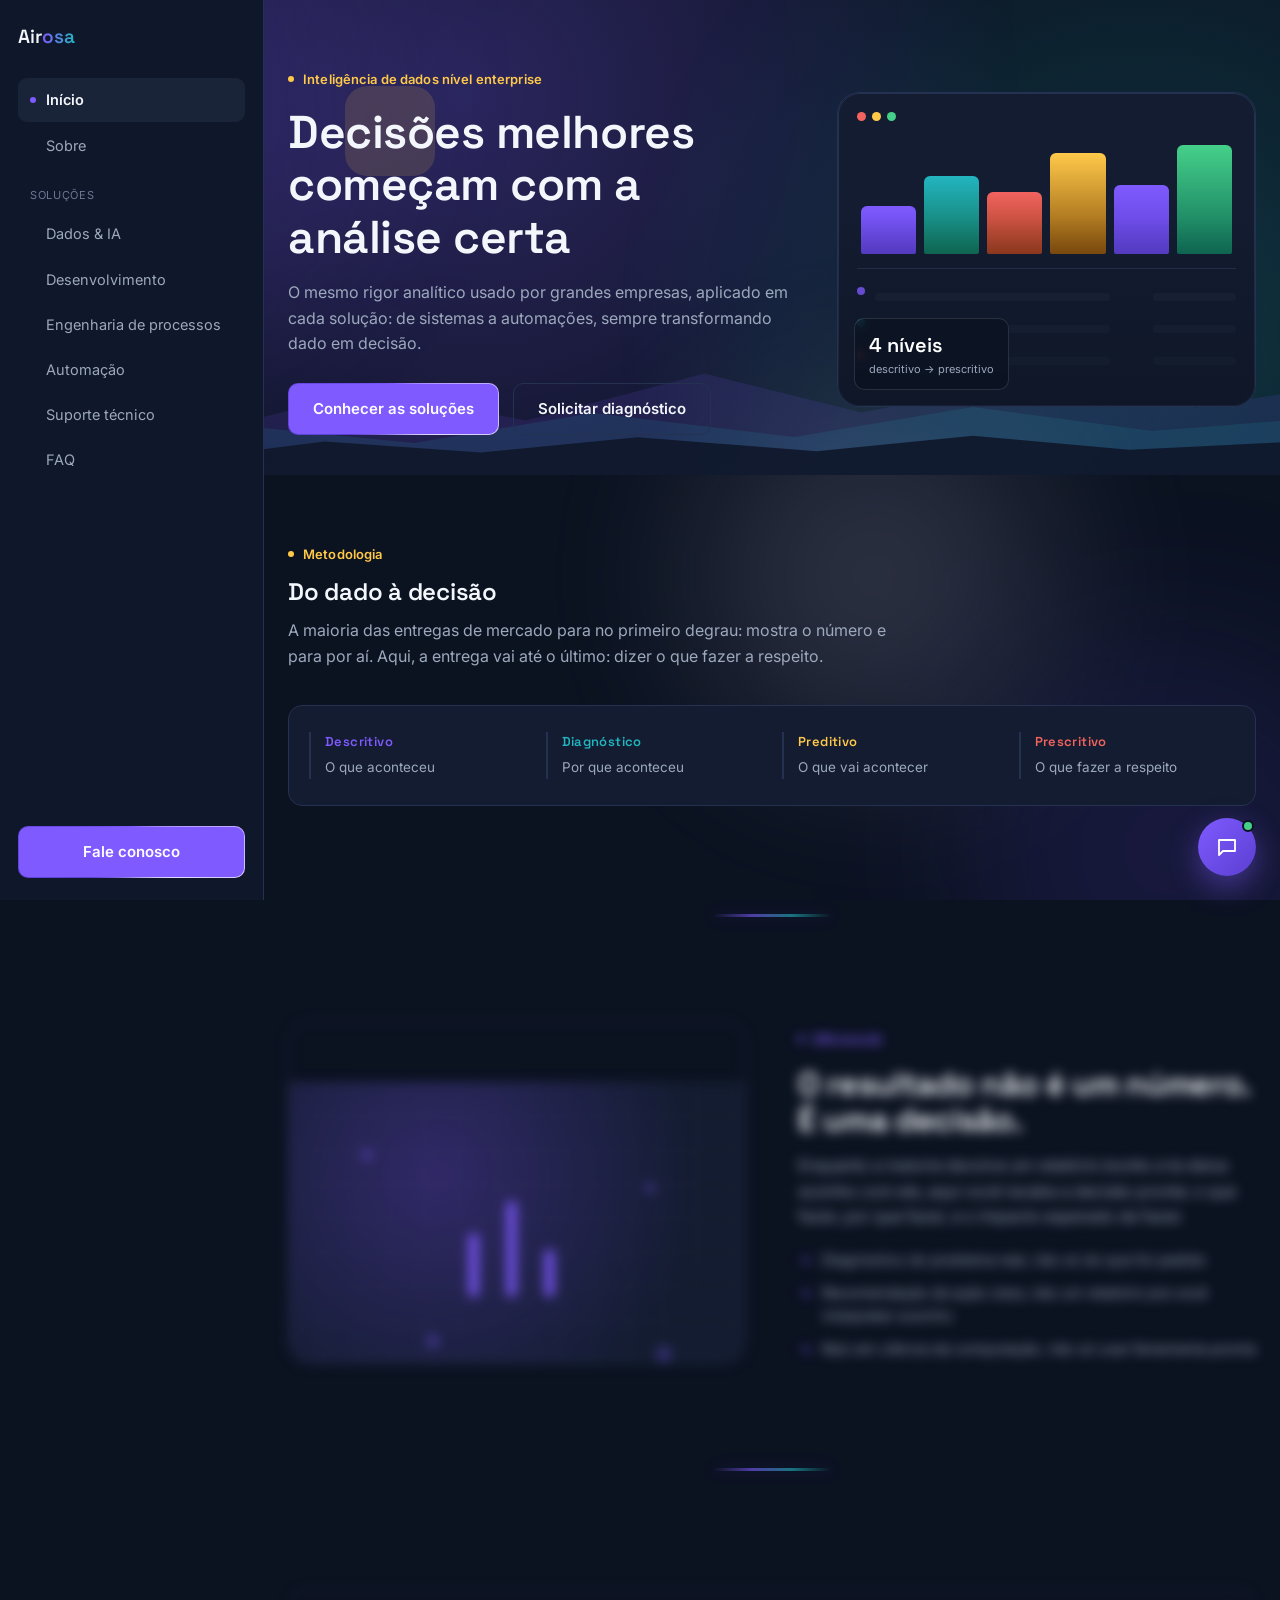
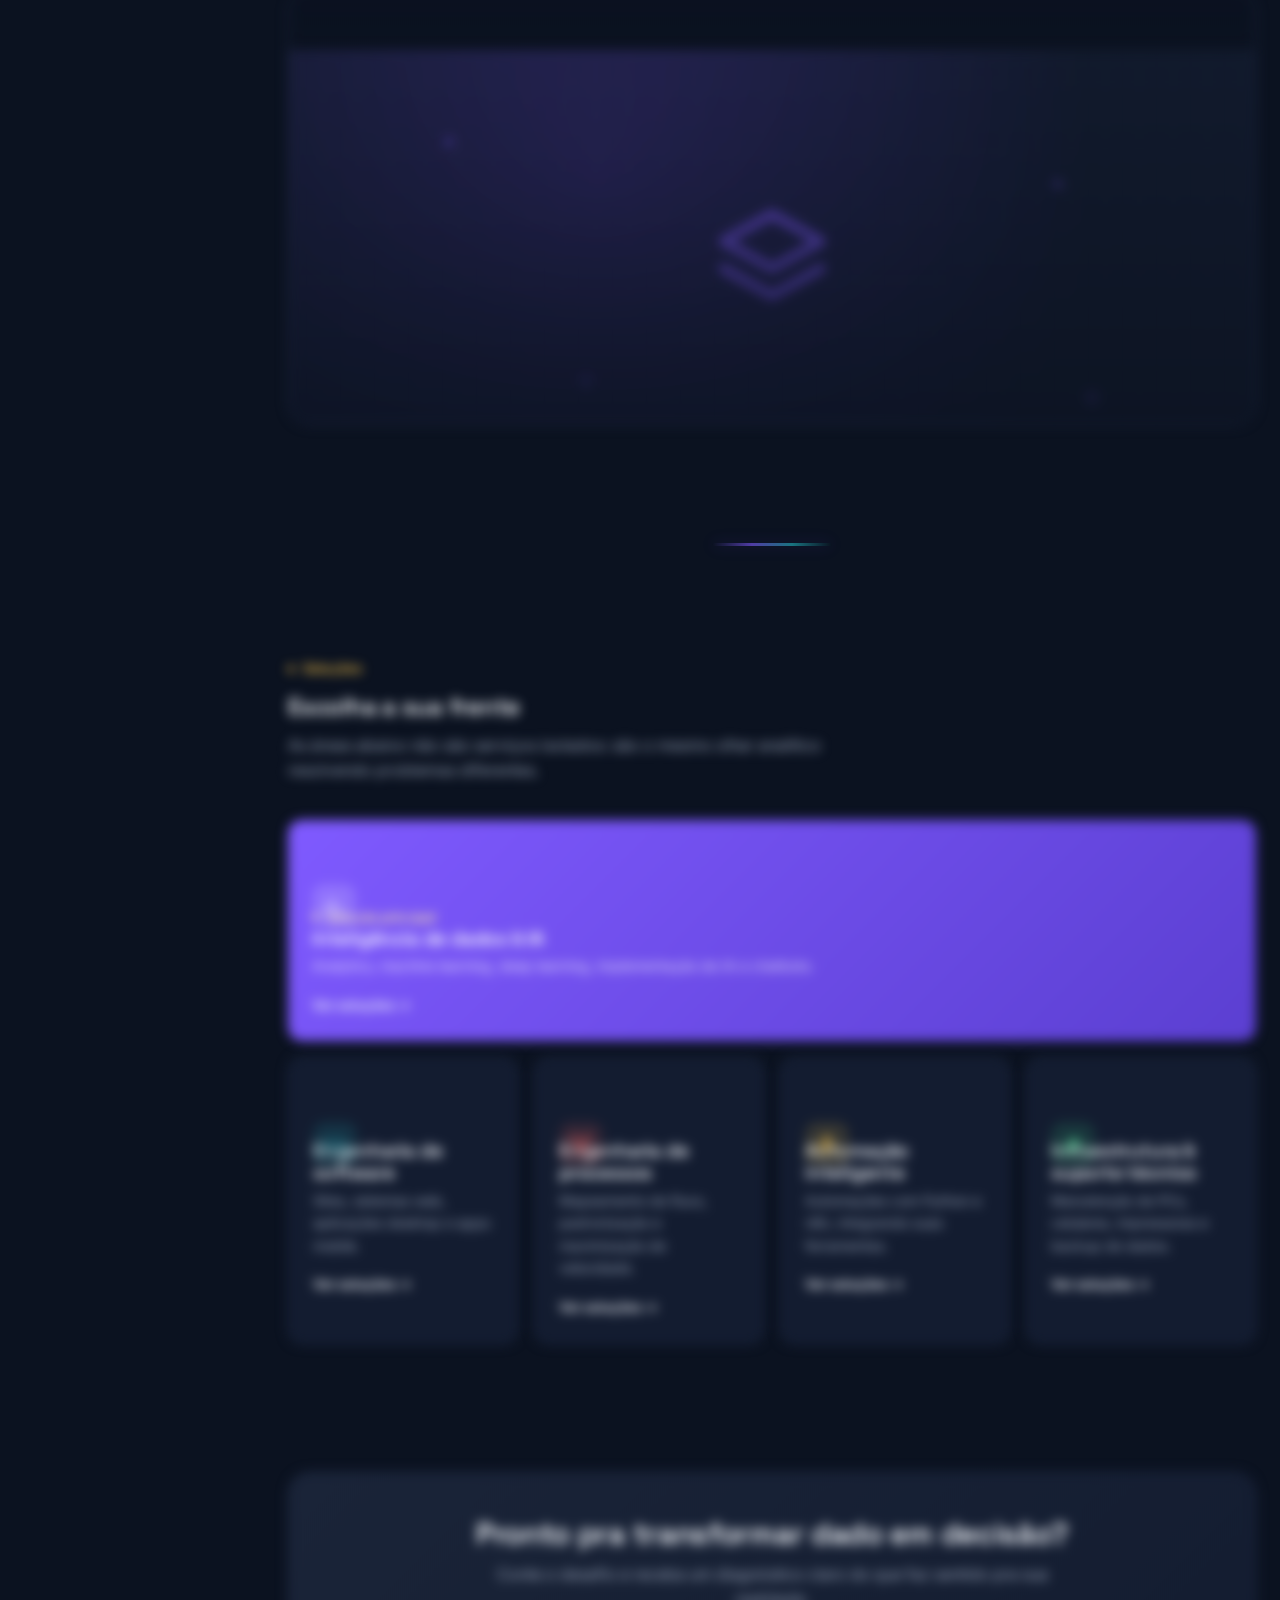
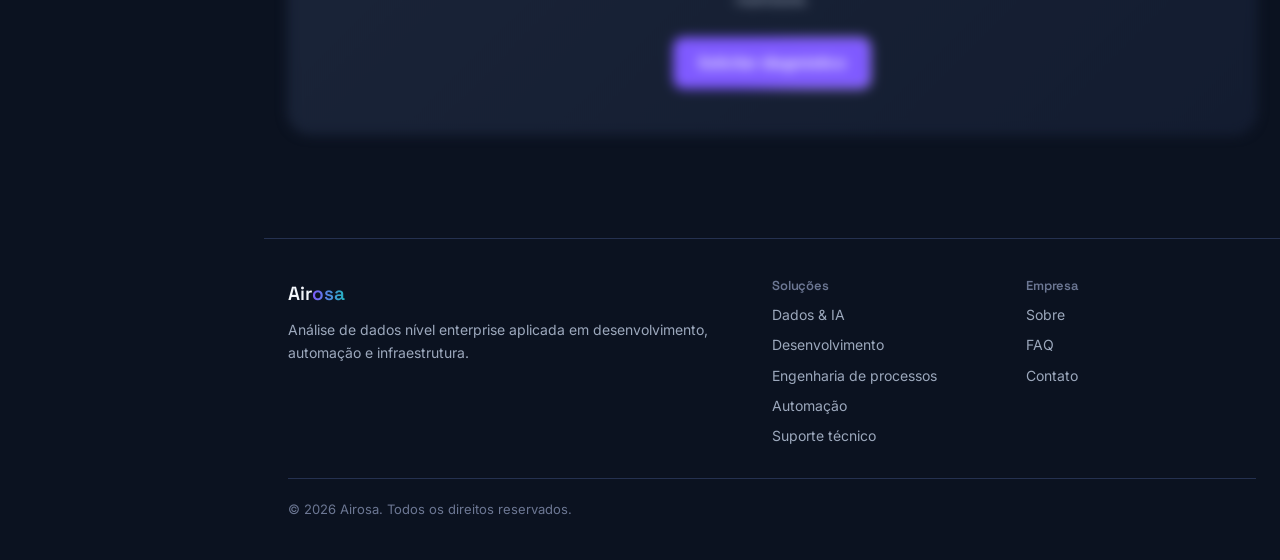
==== commit 94d93b9d: "Segundo commit do site Airosa" ====
--- a/index.html
+++ b/index.html
@@ -5,6 +5,24 @@
 <meta name="viewport" content="width=device-width, initial-scale=1.0">
 <title>Início — Análise de dados, IA e desenvolvimento sob medida</title>
 <meta name="description" content="Análise de dados nível enterprise aplicada em desenvolvimento, automação, engenharia de processos e suporte técnico.">
+
+<!-- Open Graph — usado por LinkedIn, WhatsApp, Facebook etc. pra montar
+     o preview quando o link é compartilhado. og:image precisa ser uma
+     URL absoluta (o crawler busca direto, sem carregar o resto do site). -->
+<meta property="og:type" content="website">
+<meta property="og:site_name" content="Airosa">
+<meta property="og:title" content="Início — Análise de dados, IA e desenvolvimento sob medida">
+<meta property="og:description" content="Análise de dados nível enterprise aplicada em desenvolvimento, automação, engenharia de processos e suporte técnico.">
+<meta property="og:image" content="https://airosa32.github.io/Home_Page_Linkedin/og-image.png">
+<meta property="og:image:width" content="1200">
+<meta property="og:image:height" content="630">
+<meta property="og:url" content="https://airosa32.github.io/Home_Page_Linkedin/">
+
+<meta name="twitter:card" content="summary_large_image">
+<meta name="twitter:title" content="Início — Análise de dados, IA e desenvolvimento sob medida">
+<meta name="twitter:description" content="Análise de dados nível enterprise aplicada em desenvolvimento, automação, engenharia de processos e suporte técnico.">
+<meta name="twitter:image" content="https://airosa32.github.io/Home_Page_Linkedin/og-image.png">
+
 <link rel="preconnect" href="https://fonts.googleapis.com">
 <link href="https://fonts.googleapis.com/css2?family=Space+Grotesk:wght@500;600;700&family=Inter:wght@400;500;600&display=swap" rel="stylesheet">
 <link rel="stylesheet" href="css/style.css">
@@ -13,10 +31,15 @@
 <div class="scroll-progress" aria-hidden="true"><div class="scroll-progress-bar"></div></div>
 <div class="bg-ambient" aria-hidden="true">
   <span class="a1"></span>
+
   <span class="a2"></span>
   <span class="a3"></span>
+
 </div>
-<button class="menu-toggle" aria-label="Abrir menu"><span class="hamburger"><span></span><span></span><span></span></span></button>
+<div class="mobile-topbar">
+  <a href="index.html" class="logo mobile-logo">Air<span>osa</span></a>
+  <button class="menu-toggle" aria-label="Abrir menu"><span class="hamburger"><span></span><span></span><span></span></span></button>
+</div>
 <aside class="sidebar">
   <div class="sidebar-top">
     <a href="index.html" class="logo">Air<span>osa</span></a>
@@ -85,7 +108,7 @@
       <h2>Do dado à decisão</h2>
       <p>A maioria das entregas de mercado para no primeiro degrau: mostra o número e para por aí. Aqui, a entrega vai até o último: dizer o que fazer a respeito.</p>
     </div>
-    <div class="method-strip reveal">
+    <div class="method-strip reveal-down">
       <div class="method-step m1"><div class="num">Descritivo</div><p>O que aconteceu</p></div>
       <div class="method-step m2"><div class="num">Diagnóstico</div><p>Por que aconteceu</p></div>
       <div class="method-step m3"><div class="num">Preditivo</div><p>O que vai acontecer</p></div>
@@ -94,17 +117,19 @@
   </div>
 </section>
 
+<div class="container"><div class="section-divider"></div></div>
+
 <section class="split-section">
   <div class="container">
     <div class="split-grid">
-      <div class="split-media reveal"><div class="visual-panel purple" role="img" aria-label="O resultado não é um número. É uma decisão.">
+      <div class="split-media reveal-left"><div class="visual-panel purple" role="img" aria-label="O resultado não é um número. É uma decisão.">
         <div class="vp-icon"><svg viewBox="0 0 24 24" fill="none" stroke="currentColor" stroke-width="1.8" stroke-linecap="round" stroke-linejoin="round"><path d="M4 20V10"/><path d="M11 20V4"/><path d="M18 20v-7"/></svg></div>
         <span class="vp-dot d1"></span>
         <span class="vp-dot d2"></span>
         <span class="vp-dot d3"></span>
         <span class="vp-dot d4"></span>
       </div></div>
-      <div class="split-text reveal">
+      <div class="split-text reveal-right">
         <span class="eyebrow c-purple">Diferencial</span>
         <h2>O resultado não é um número. É uma decisão.</h2>
         <p>Enquanto a maioria devolve um relatório bonito e te deixa sozinho com ele, aqui você recebe a decisão pronta: o que fazer, por que fazer, e o impacto esperado de fazer.</p>
@@ -118,6 +143,8 @@
   </div>
 </section>
 
+<div class="container"><div class="section-divider"></div></div>
+
 <section>
   <div class="container">
     <div class="parallax-banner reveal">
@@ -137,6 +164,8 @@
   </div>
 </section>
 
+<div class="container"><div class="section-divider"></div></div>
+
 <section>
   <div class="container">
     <div class="section-head reveal">
@@ -152,25 +181,25 @@
         <p>Analytics, machine learning, deep learning, implementação de IA e chatbots.</p>
         <span class="cat-link">Ver soluções →</span>
       </a>
-      <a href="servicos/desenvolvimento.html" class="cat-card reveal">
+      <a href="servicos/desenvolvimento.html" class="cat-card reveal-left">
         <div class="icon-badge teal"><svg viewBox="0 0 24 24" fill="none" stroke="currentColor" stroke-width="1.8" stroke-linecap="round" stroke-linejoin="round"><path d="M9 6L3 12l6 6"/><path d="M15 6l6 6-6 6"/></svg></div>
         <h3>Engenharia de software</h3>
         <p>Sites, sistemas web, aplicações desktop e apps mobile.</p>
         <span class="cat-link">Ver soluções →</span>
       </a>
-      <a href="servicos/processos.html" class="cat-card reveal">
+      <a href="servicos/processos.html" class="cat-card reveal-right">
         <div class="icon-badge coral"><svg viewBox="0 0 24 24" fill="none" stroke="currentColor" stroke-width="1.8" stroke-linecap="round" stroke-linejoin="round"><circle cx="5" cy="6" r="2.4"/><circle cx="19" cy="6" r="2.4"/><circle cx="12" cy="18" r="2.4"/><path d="M7 7.5L11 16"/><path d="M17 7.5L13 16"/></svg></div>
         <h3>Engenharia de processos</h3>
         <p>Mapeamento de fluxo, padronização e maximização de velocidade.</p>
         <span class="cat-link">Ver soluções →</span>
       </a>
-      <a href="servicos/automacao.html" class="cat-card reveal">
+      <a href="servicos/automacao.html" class="cat-card reveal-left">
         <div class="icon-badge amber"><svg viewBox="0 0 24 24" fill="none" stroke="currentColor" stroke-width="1.8" stroke-linecap="round" stroke-linejoin="round"><path d="M13 2 4 14h6l-1 8 9-12h-6l1-8z"/></svg></div>
         <h3>Automação inteligente</h3>
         <p>Automações com Python e n8n, integrando suas ferramentas.</p>
         <span class="cat-link">Ver soluções →</span>
       </a>
-      <a href="servicos/suporte.html" class="cat-card reveal">
+      <a href="servicos/suporte.html" class="cat-card reveal-right">
         <div class="icon-badge green"><svg viewBox="0 0 24 24" fill="none" stroke="currentColor" stroke-width="1.8" stroke-linecap="round" stroke-linejoin="round"><path d="M14.7 6.3a4 4 0 0 0-5.4 5.4L4 17l3 3 5.3-5.3a4 4 0 0 0 5.4-5.4l-2.6 2.6-2-2 2.6-2.6z"/></svg></div>
         <h3>Infraestrutura &amp; suporte técnico</h3>
         <p>Manutenção de PCs, celulares, impressoras e backup de dados.</p>
@@ -182,7 +211,7 @@
 
 <section>
   <div class="container">
-    <div class="cta-banner reveal">
+    <div class="cta-banner reveal-up">
       <h2>Pronto pra transformar dado em decisão?</h2>
       <p>Conte o desafio e receba um diagnóstico claro do que faz sentido pra sua realidade.</p>
       <a href="contato.html" class="btn btn-primary">Solicitar diagnóstico</a>
--- a/css/style.css
+++ b/css/style.css
@@ -433,6 +433,14 @@
   line-height: 1.6;
   -webkit-font-smoothing: antialiased;
 }
+
+/* Tom de fundo sutil por categoria — cada página de serviço ganha
+   uma leve identidade de cor, em vez de todas serem o mesmo navy. */
+body.tint-purple { background: radial-gradient(ellipse 900px 600px at 15% 0%, rgba(127,90,255,0.07), transparent 60%), var(--bg); }
+body.tint-teal    { background: radial-gradient(ellipse 900px 600px at 15% 0%, rgba(35,181,192,0.07), transparent 60%), var(--bg); }
+body.tint-coral   { background: radial-gradient(ellipse 900px 600px at 15% 0%, rgba(242,99,95,0.07), transparent 60%), var(--bg); }
+body.tint-amber   { background: radial-gradient(ellipse 900px 600px at 15% 0%, rgba(255,201,74,0.07), transparent 60%), var(--bg); }
+body.tint-green   { background: radial-gradient(ellipse 900px 600px at 15% 0%, rgba(69,208,138,0.07), transparent 60%), var(--bg); }
 
 img { max-width: 100%; display: block; }
 a { color: inherit; text-decoration: none; }
@@ -557,7 +565,22 @@
   font-weight: 600;
   color: var(--text);
 }
-.logo span { color: var(--brand); }
+.logo span {
+  color: var(--brand); /* fallback pra navegador que não suporta o gradiente em texto */
+  background: linear-gradient(90deg, var(--brand), var(--teal), var(--coral), var(--brand));
+  background-size: 300% 100%;
+  -webkit-background-clip: text;
+  background-clip: text;
+  -webkit-text-fill-color: transparent;
+  animation: logoShimmer 6s linear infinite;
+}
+@keyframes logoShimmer {
+  0%   { background-position: 0% 50%; }
+  100% { background-position: 300% 50%; }
+}
+@media (prefers-reduced-motion: reduce) {
+  .logo span { animation: none; background: none; -webkit-text-fill-color: var(--brand); color: var(--brand); }
+}
 
 .nav-links {
   display: flex;
@@ -729,16 +752,45 @@
   body { transition: none; }
 }
 
+/* ===== Divisor decorativo entre seções ===== */
+.section-divider {
+  width: 120px;
+  height: 3px;
+  margin: 44px auto;
+  border-radius: 3px;
+  background: linear-gradient(90deg, transparent, var(--brand), var(--teal), transparent);
+  opacity: 0.6;
+  box-shadow: 0 0 16px rgba(127,90,255,0.35);
+}
+.section-divider.coral { background: linear-gradient(90deg, transparent, var(--coral), var(--amber), transparent); box-shadow: 0 0 16px rgba(242,99,95,0.3); }
+.section-divider.green { background: linear-gradient(90deg, transparent, var(--green), var(--teal), transparent); box-shadow: 0 0 16px rgba(69,208,138,0.3); }
+
 /* ===== Reveal on scroll ===== */
+
+
 .reveal {
   opacity: 0;
-  transform: translateY(14px);
+  transform: translateY(60px);
   filter: blur(6px);
   transition: opacity 0.9s ease, transform 0.9s ease, filter 0.9s ease;
 }
 .reveal.in { opacity: 1; transform: translateY(0); filter: blur(0); }
+
+/* Entrada lateral — usada nas seções lado a lado (texto de um lado,
+   imagem do outro), cada bloco vindo da sua própria borda. */
+.reveal-left, .reveal-right, .reveal-up, .reveal-down {
+  opacity: 0;
+  filter: blur(6px);
+  transition: opacity 0.9s cubic-bezier(0.16,1,0.3,1), transform 0.9s cubic-bezier(0.16,1,0.3,1), filter 0.9s ease;
+}
+.reveal-left { transform: translateX(-100px); }
+.reveal-right { transform: translateX(100px); }
+.reveal-up { transform: translateY(-70px); }
+.reveal-down { transform: translateY(70px); }
+.reveal-left.in, .reveal-right.in, .reveal-up.in, .reveal-down.in { opacity: 1; transform: translate(0, 0); filter: blur(0); }
+
 @media (prefers-reduced-motion: reduce) {
-  .reveal { opacity: 1; transform: none; filter: none; transition: none; }
+  .reveal, .reveal-left, .reveal-right, .reveal-up, .reveal-down, .hero-enter { opacity: 1; transform: none; filter: none; transition: none; }
   html { scroll-behavior: auto; }
 }
 
@@ -757,7 +809,17 @@
   grid-template-columns: 1fr;
   gap: 14px;
 }
-@media (min-width: 700px) { .service-list { grid-template-columns: 1fr 1fr; } }
+@media (min-width: 700px) {
+  .service-list { grid-template-columns: 1fr 1fr; }
+  /* Se o total de cards for ímpar, o último fica sozinho na última
+     linha — em vez de ficar "grudado" na esquerda, ele ocupa as
+     duas colunas e centraliza, com a mesma largura dos outros. */
+  .service-list > .service-item:last-child:nth-child(odd) {
+    grid-column: 1 / -1;
+    max-width: calc(50% - 7px);
+    margin: 0 auto;
+  }
+}
 .service-item {
   background: var(--surface);
   border: 1px solid var(--border);
@@ -997,10 +1059,22 @@
 
 .sidebar-cta { margin-top: 18px; justify-content: center; }
 
+.mobile-topbar {
+  display: none;
+  position: fixed;
+  top: 0; left: 0; right: 0;
+  height: 62px;
+  align-items: center;
+  justify-content: space-between;
+  padding: 0 16px;
+  z-index: 340;
+  background: rgba(11,18,32,0.85);
+  backdrop-filter: blur(10px);
+  border-bottom: 1px solid var(--border);
+}
+@media (max-width: 959px) { .mobile-topbar { display: flex; } }
+
 .menu-toggle {
-  position: fixed;
-  top: 16px; left: 16px;
-  z-index: 350;
   background: var(--surface);
   border: 1px solid var(--border);
   border-radius: 9px;
@@ -1099,6 +1173,7 @@
 @media (min-width: 960px) { .sidebar-overlay { display: none !important; } }
 
 .main-content { min-height: 100vh; }
+@media (max-width: 959px) { .main-content { padding-top: 62px; } }
 @media (min-width: 960px) {
   .main-content { margin-left: 264px; }
   .site-footer { margin-left: 264px; }
@@ -1120,6 +1195,24 @@
 .icon-badge.amber { background: rgba(255,201,74,0.14); color: var(--amber); }
 .icon-badge.green { background: rgba(69,208,138,0.14); color: var(--green); }
 .icon-badge.white { background: rgba(255,255,255,0.16); color: #fff; }
+
+/* Brilho que "acende" no ícone quando o card entra na tela — usa
+   currentColor, então pega automaticamente a cor certa de cada
+   variante (purple/teal/coral/amber/green) sem precisar repetir. */
+@keyframes iconGlowIn {
+  0%, 100% { box-shadow: 0 0 0 rgba(0,0,0,0); }
+  45%      { box-shadow: 0 0 22px currentColor; }
+}
+.reveal.in .icon-badge,
+.reveal-left.in .icon-badge,
+.reveal-right.in .icon-badge {
+  animation: iconGlowIn 1.3s ease-out;
+}
+@media (prefers-reduced-motion: reduce) {
+  .reveal.in .icon-badge,
+  .reveal-left.in .icon-badge,
+  .reveal-right.in .icon-badge { animation: none; }
+}
 
 /* ===== Hero with image ===== */
 .hero-v2 {
@@ -1326,9 +1419,10 @@
   .hero-layer.l3, .hero-layer.l4 { animation: none; }
 }
 
-/* Entrada imediata do hero (sem esperar scroll) */
-.hero-enter { opacity: 0; transform: translateY(16px); transition: opacity 0.7s ease, transform 0.7s ease; }
-.hero-enter.in { opacity: 1; transform: translateY(0); }
+/* Hero — mesmo sistema do .reveal (bidirecional, mesma força),
+   só com um nome próprio pra manter o escalonamento por nth-child. */
+.hero-enter { opacity: 0; transform: translateY(40px); filter: blur(6px); transition: opacity 0.7s ease, transform 0.7s ease, filter 0.7s ease; }
+.hero-enter.in { opacity: 1; transform: translateY(0); filter: blur(0); }
 .hero-enter:nth-child(2) { transition-delay: 0.08s; }
 .hero-enter:nth-child(3) { transition-delay: 0.16s; }
 .hero-enter:nth-child(4) { transition-delay: 0.24s; }
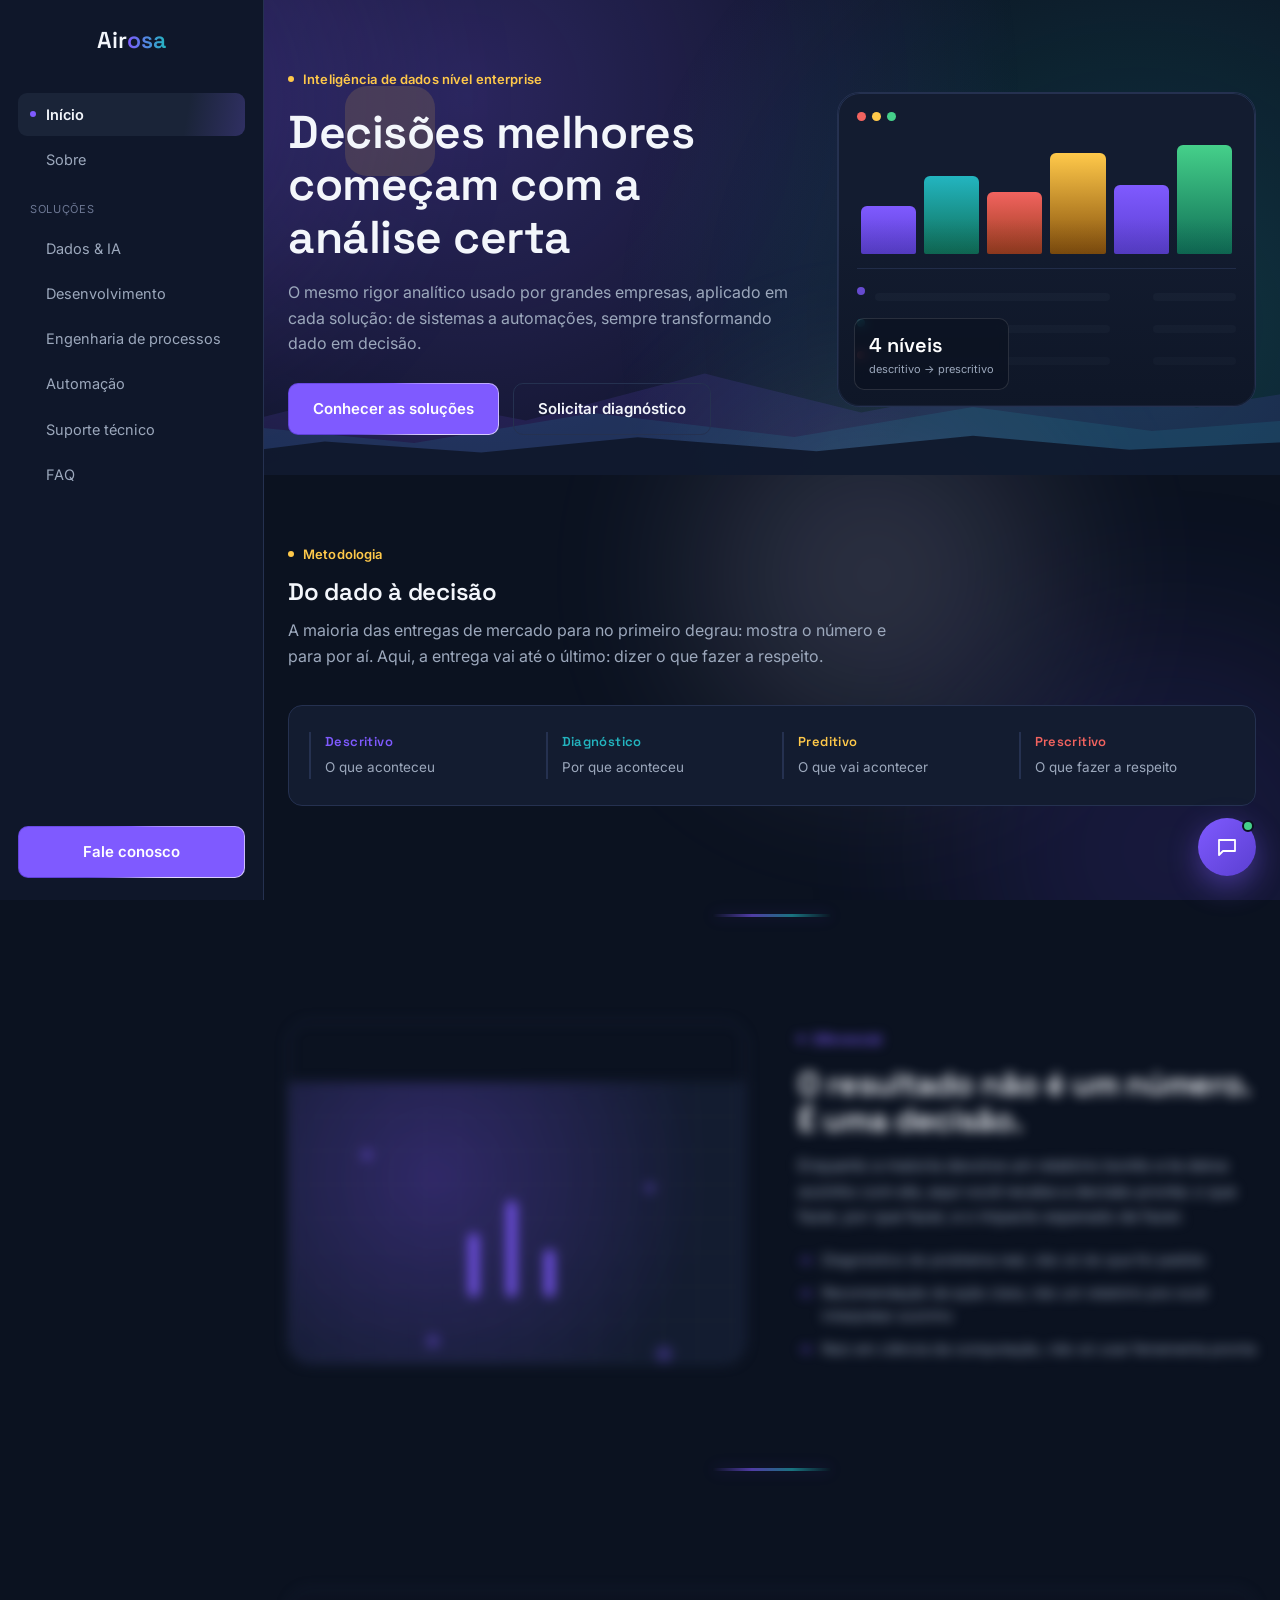
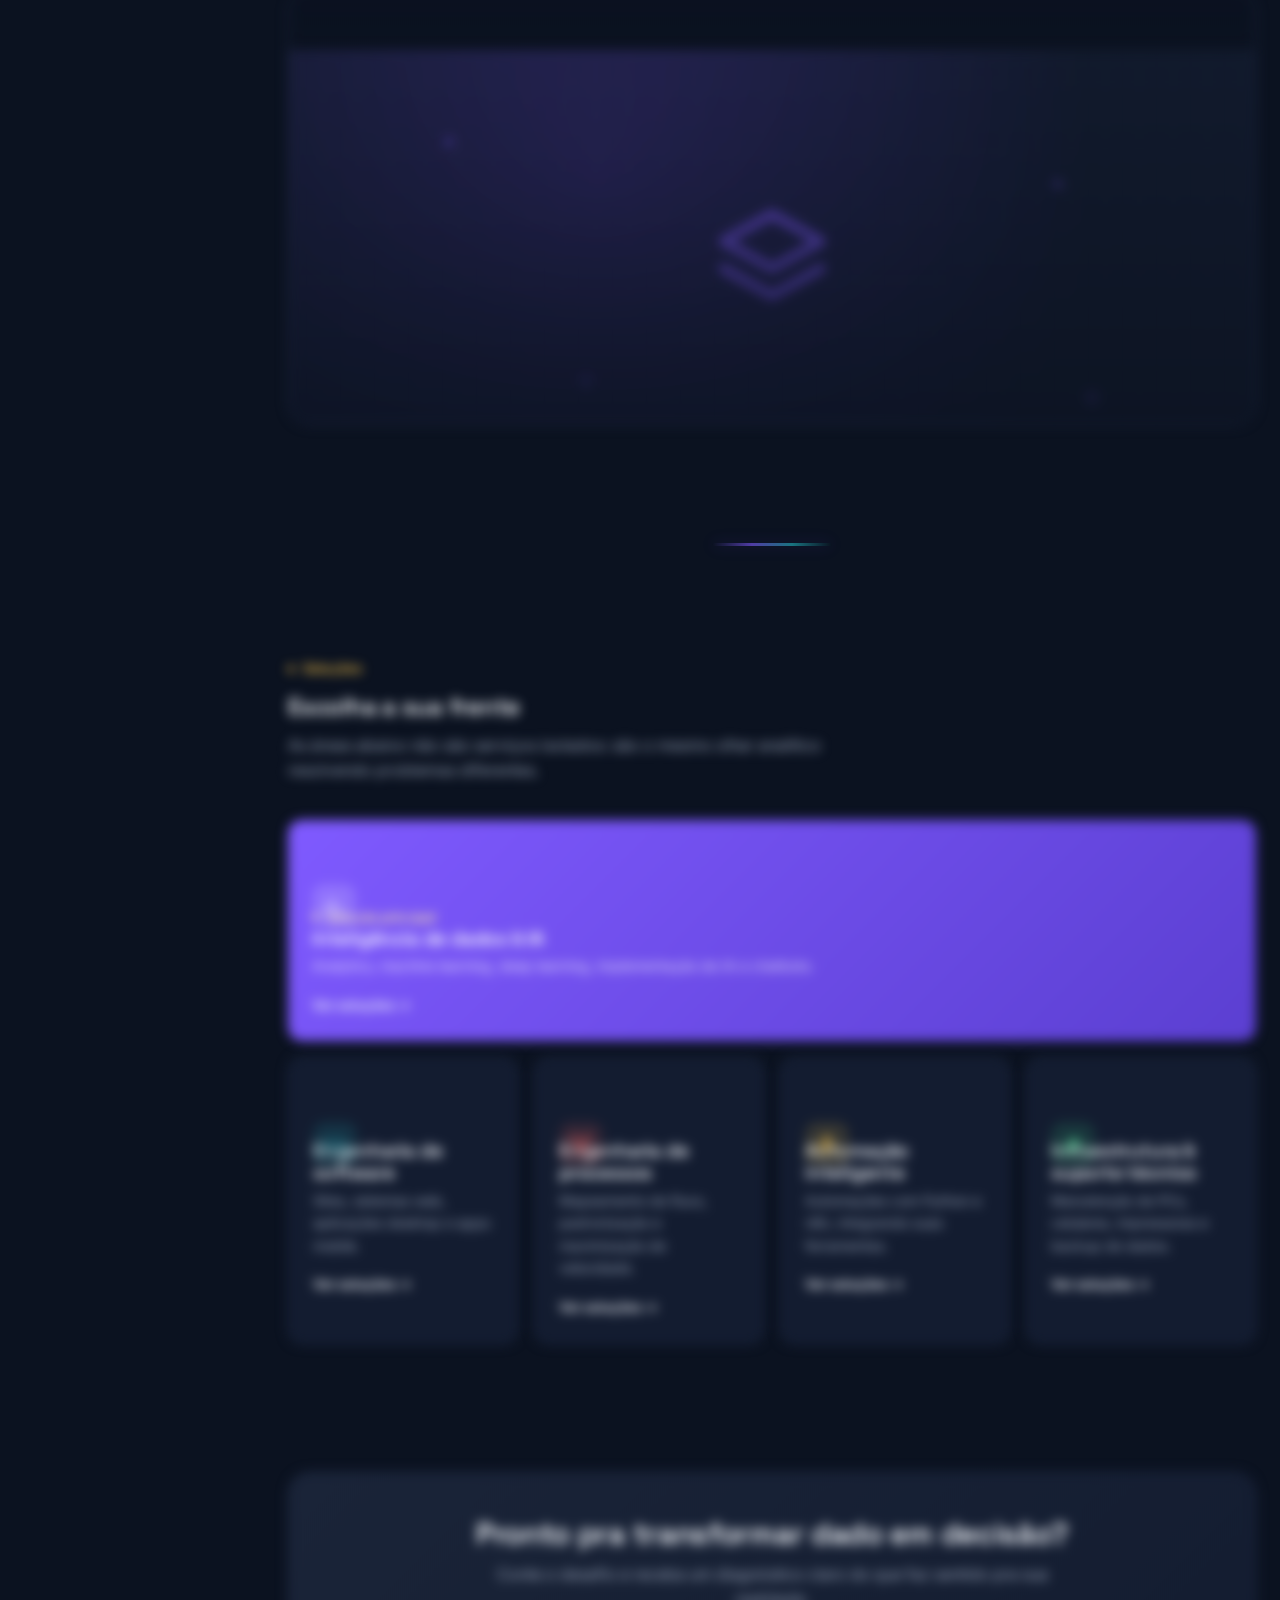
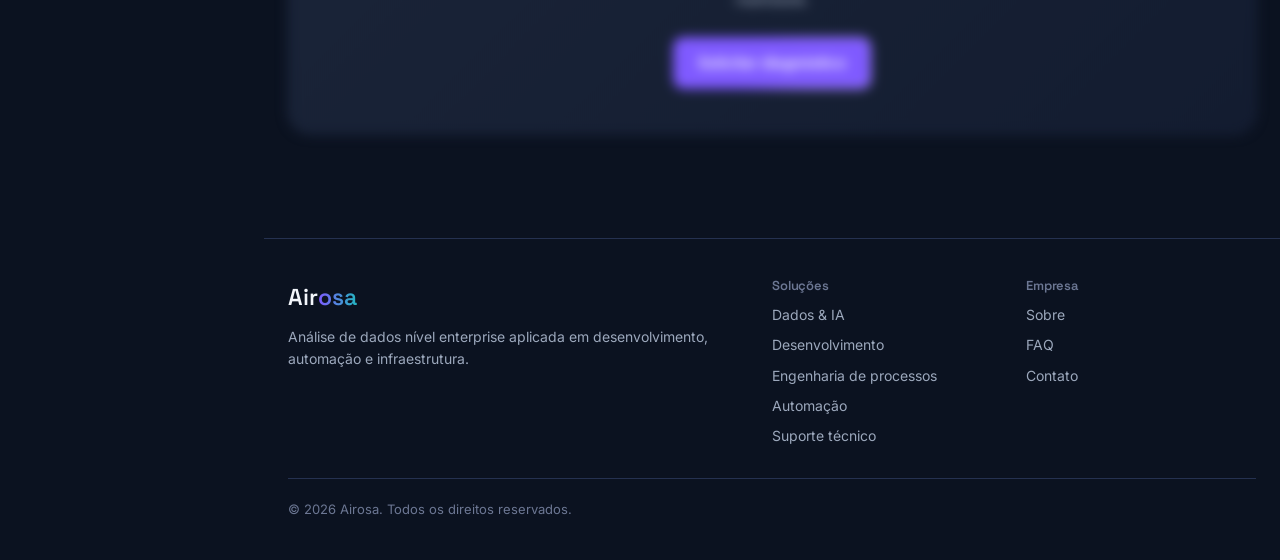
==== commit 3f8eb537: "Segundo commit do site Airosa" ====
--- a/index.html
+++ b/index.html
@@ -25,7 +25,7 @@
 
 <link rel="preconnect" href="https://fonts.googleapis.com">
 <link href="https://fonts.googleapis.com/css2?family=Space+Grotesk:wght@500;600;700&family=Inter:wght@400;500;600&display=swap" rel="stylesheet">
-<link rel="stylesheet" href="css/style.css">
+<link rel="stylesheet" href="css/style.css?v=1788516163">
 </head>
 <body>
 <div class="scroll-progress" aria-hidden="true"><div class="scroll-progress-bar"></div></div>
@@ -276,7 +276,7 @@
     <div class="footer-bottom">© 2026 Airosa. Todos os direitos reservados.</div>
   </div>
 </footer>
-<script src="js/main.js"></script>
-<script src="js/chat-widget.js"></script>
+<script src="js/main.js?v=1788516163"></script>
+<script src="js/chat-widget.js?v=1788516163"></script>
 </body>
 </html>
--- a/css/style.css
+++ b/css/style.css
@@ -28,7 +28,7 @@
 }
 
 * { box-sizing: border-box; }
-html { scroll-behavior: smooth; }
+html { scroll-behavior: smooth; overflow-x: hidden; max-width: 100%; }
 
 /* Foco visível pra quem navega pelo teclado (Tab) — sem isso, é
    impossível saber em qual elemento você está. Só aparece com
@@ -432,6 +432,8 @@
   font-size: 16px;
   line-height: 1.6;
   -webkit-font-smoothing: antialiased;
+  overflow-x: hidden;
+  max-width: 100%;
 }
 
 /* Tom de fundo sutil por categoria — cada página de serviço ganha
@@ -542,26 +544,9 @@
 }
 .btn-ghost:hover { background: var(--surface); border-color: var(--text-faint); }
 
-/* ===== Header ===== */
-.site-header {
-  position: sticky;
-  top: 0;
-  z-index: 100;
-  background: rgba(11, 18, 32, 0.85);
-  backdrop-filter: blur(10px);
-  border-bottom: 1px solid var(--border);
-}
-
-.site-header .container {
-  display: flex;
-  align-items: center;
-  justify-content: space-between;
-  height: 72px;
-}
-
 .logo {
   font-family: var(--font-head);
-  font-size: 19px;
+  font-size: 23px;
   font-weight: 600;
   color: var(--text);
 }
@@ -581,52 +566,6 @@
 @media (prefers-reduced-motion: reduce) {
   .logo span { animation: none; background: none; -webkit-text-fill-color: var(--brand); color: var(--brand); }
 }
-
-.nav-links {
-  display: flex;
-  align-items: center;
-  gap: 30px;
-}
-.nav-links a {
-  font-size: 14.5px;
-  color: var(--text-dim);
-  transition: color 0.15s ease;
-}
-.nav-links a:hover { color: var(--text); }
-
-.nav-cta { display: none; }
-@media (min-width: 860px) { .nav-cta { display: inline-flex; } }
-
-.menu-toggle {
-  display: flex;
-  background: none;
-  border: 1px solid var(--border);
-  border-radius: 8px;
-  padding: 8px 10px;
-  color: var(--text);
-  cursor: pointer;
-}
-@media (min-width: 860px) { .menu-toggle { display: none; } }
-
-.nav-links { display: none; }
-@media (min-width: 860px) { .nav-links { display: flex; } }
-
-.mobile-menu {
-  display: none;
-  flex-direction: column;
-  gap: 4px;
-  padding: 14px 24px 22px;
-  border-top: 1px solid var(--border);
-  background: var(--bg-soft);
-}
-.mobile-menu.open { display: flex; }
-.mobile-menu a {
-  padding: 12px 6px;
-  font-size: 15px;
-  color: var(--text-dim);
-  border-bottom: 1px solid var(--border);
-}
-.mobile-menu a:last-child { border-bottom: none; }
 
 /* ===== Hero / parallax ===== */
 .hero {
@@ -1031,6 +970,9 @@
   justify-content: space-between;
   margin-bottom: 26px;
 }
+@media (min-width: 960px) {
+  .sidebar-top { justify-content: center; margin-bottom: 34px; }
+}
 .sidebar-close {
   background: none; border: none; color: var(--text-dim);
   font-size: 20px; cursor: pointer; display: block;
@@ -1053,8 +995,32 @@
   transition: background 0.15s ease, color 0.15s ease;
 }
 .side-link:hover { background: var(--surface); color: var(--text); }
-.side-link.active { background: var(--surface-2); color: var(--text); font-weight: 600; }
+.side-link.active {
+  position: relative;
+  overflow: hidden;
+  background: var(--surface-2);
+  color: var(--text);
+  font-weight: 600;
+}
 .side-link.active .side-dot { opacity: 1; }
+/* Efeito de "vento": uma faixa de luz atravessa o item ativo em
+   loop contínuo, dando vida a quem está selecionado no momento. */
+.side-link.active::after {
+  content: "";
+  position: absolute;
+  inset: 0;
+  background: linear-gradient(100deg, transparent 30%, rgba(127,90,255,0.4) 50%, transparent 70%);
+  background-size: 250% 100%;
+  animation: sideWind 3.2s linear infinite;
+  pointer-events: none;
+}
+@keyframes sideWind {
+  0%   { background-position: 140% 0; }
+  100% { background-position: -140% 0; }
+}
+@media (prefers-reduced-motion: reduce) {
+  .side-link.active::after { animation: none; display: none; }
+}
 .side-dot { width: 6px; height: 6px; border-radius: 50%; background: var(--brand); opacity: 0; flex-shrink: 0; }
 
 .sidebar-cta { margin-top: 18px; justify-content: center; }
